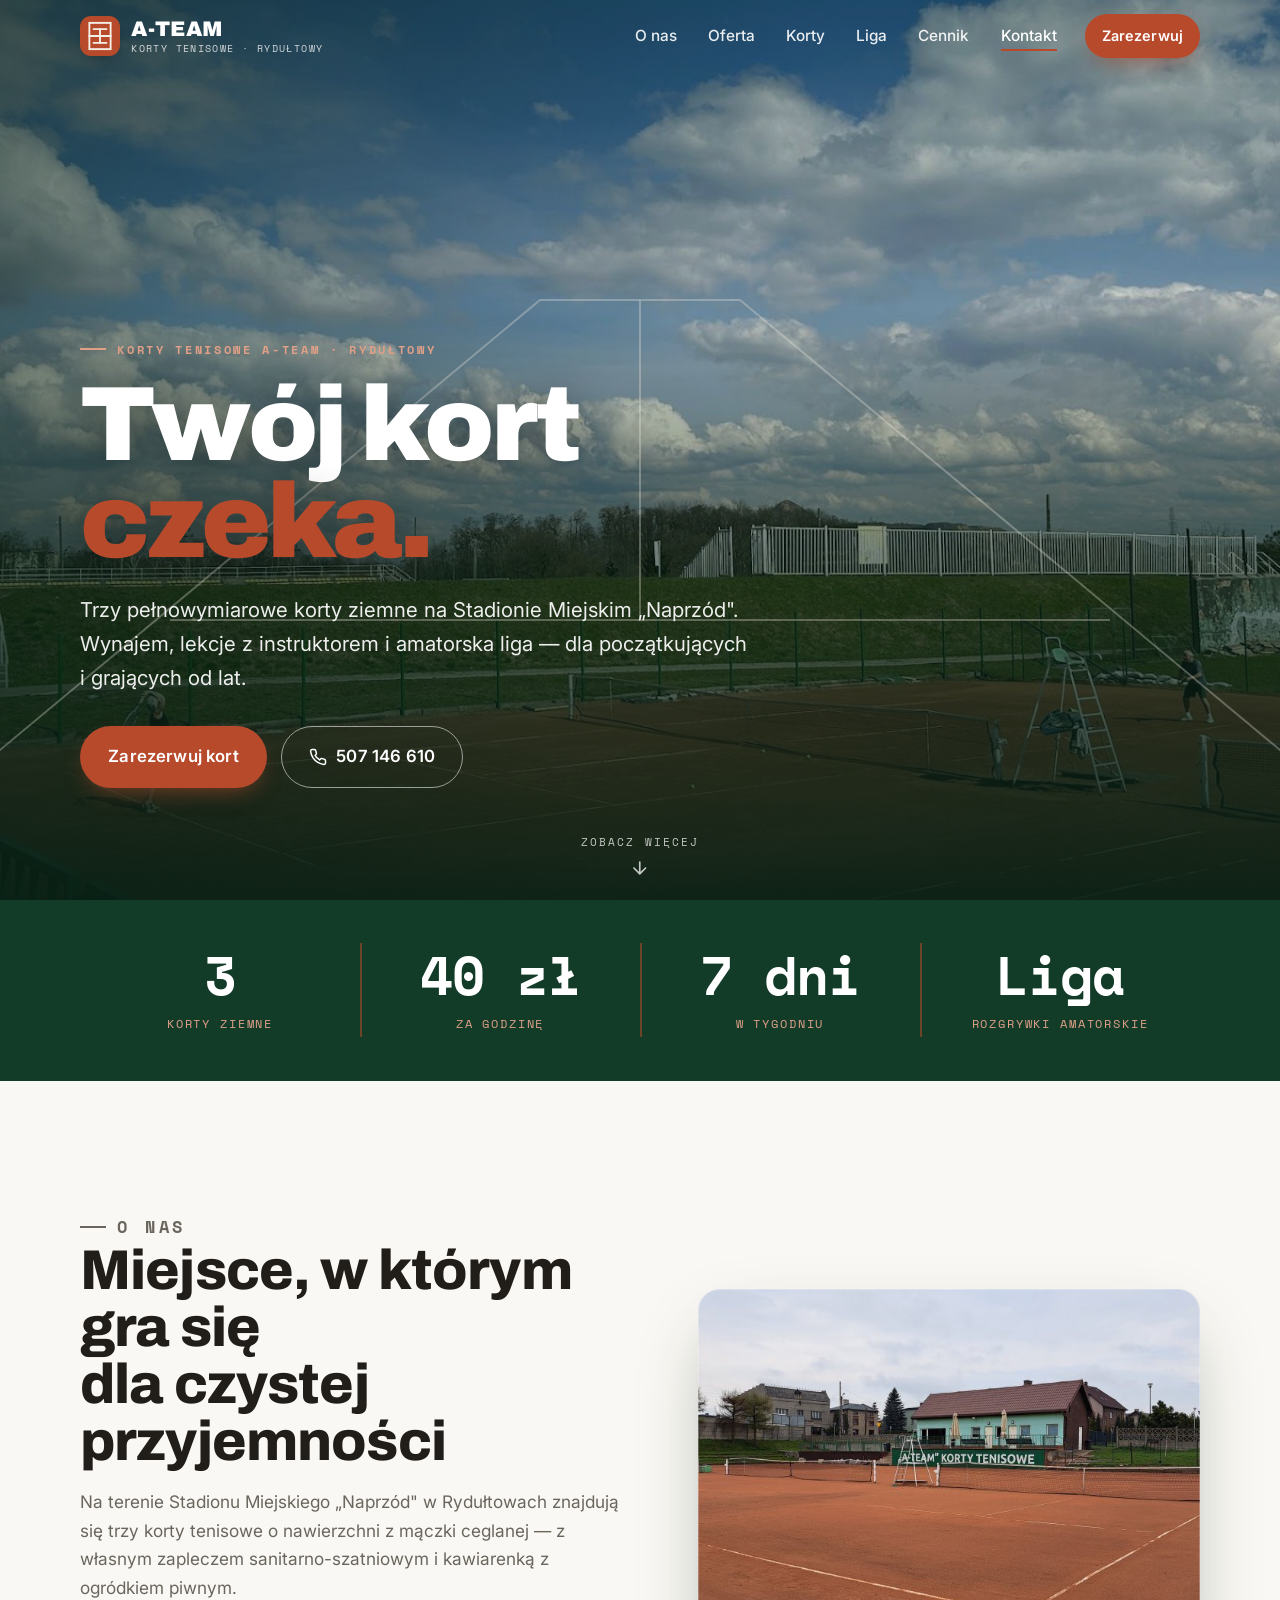
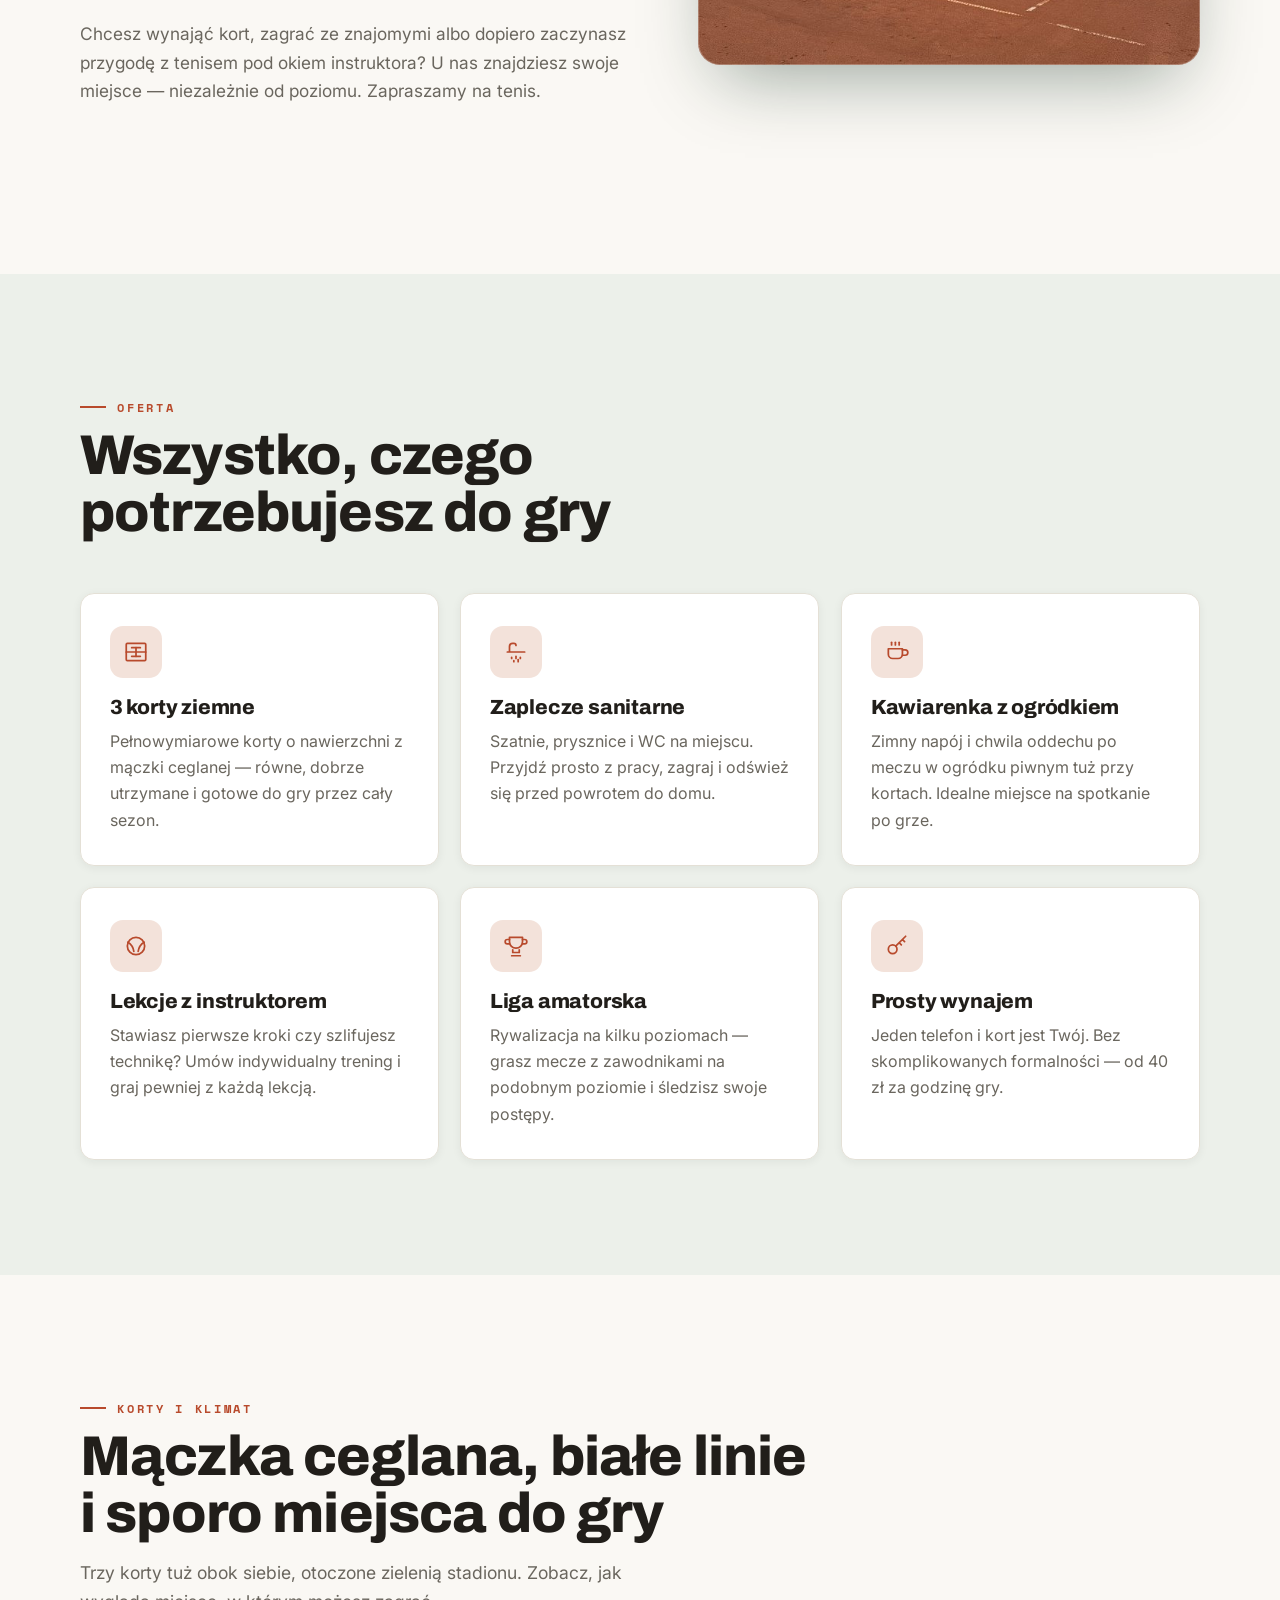
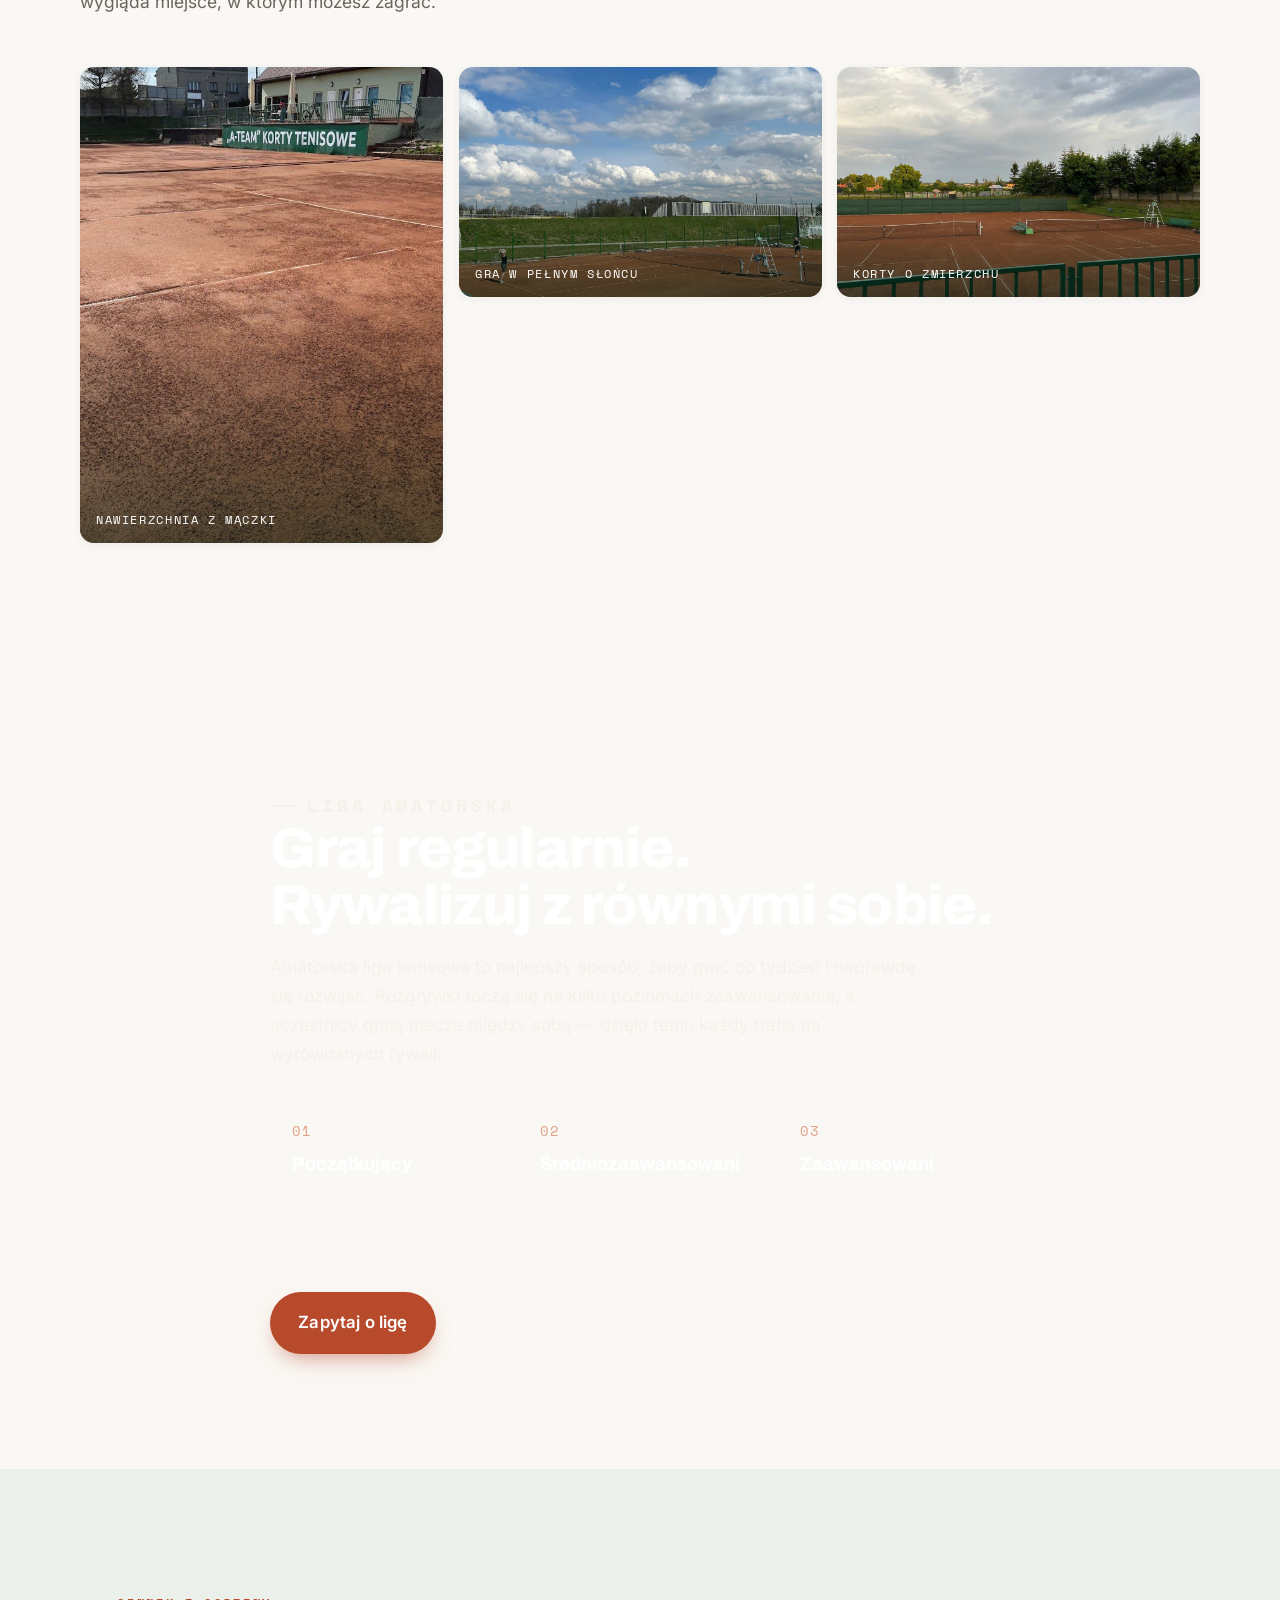
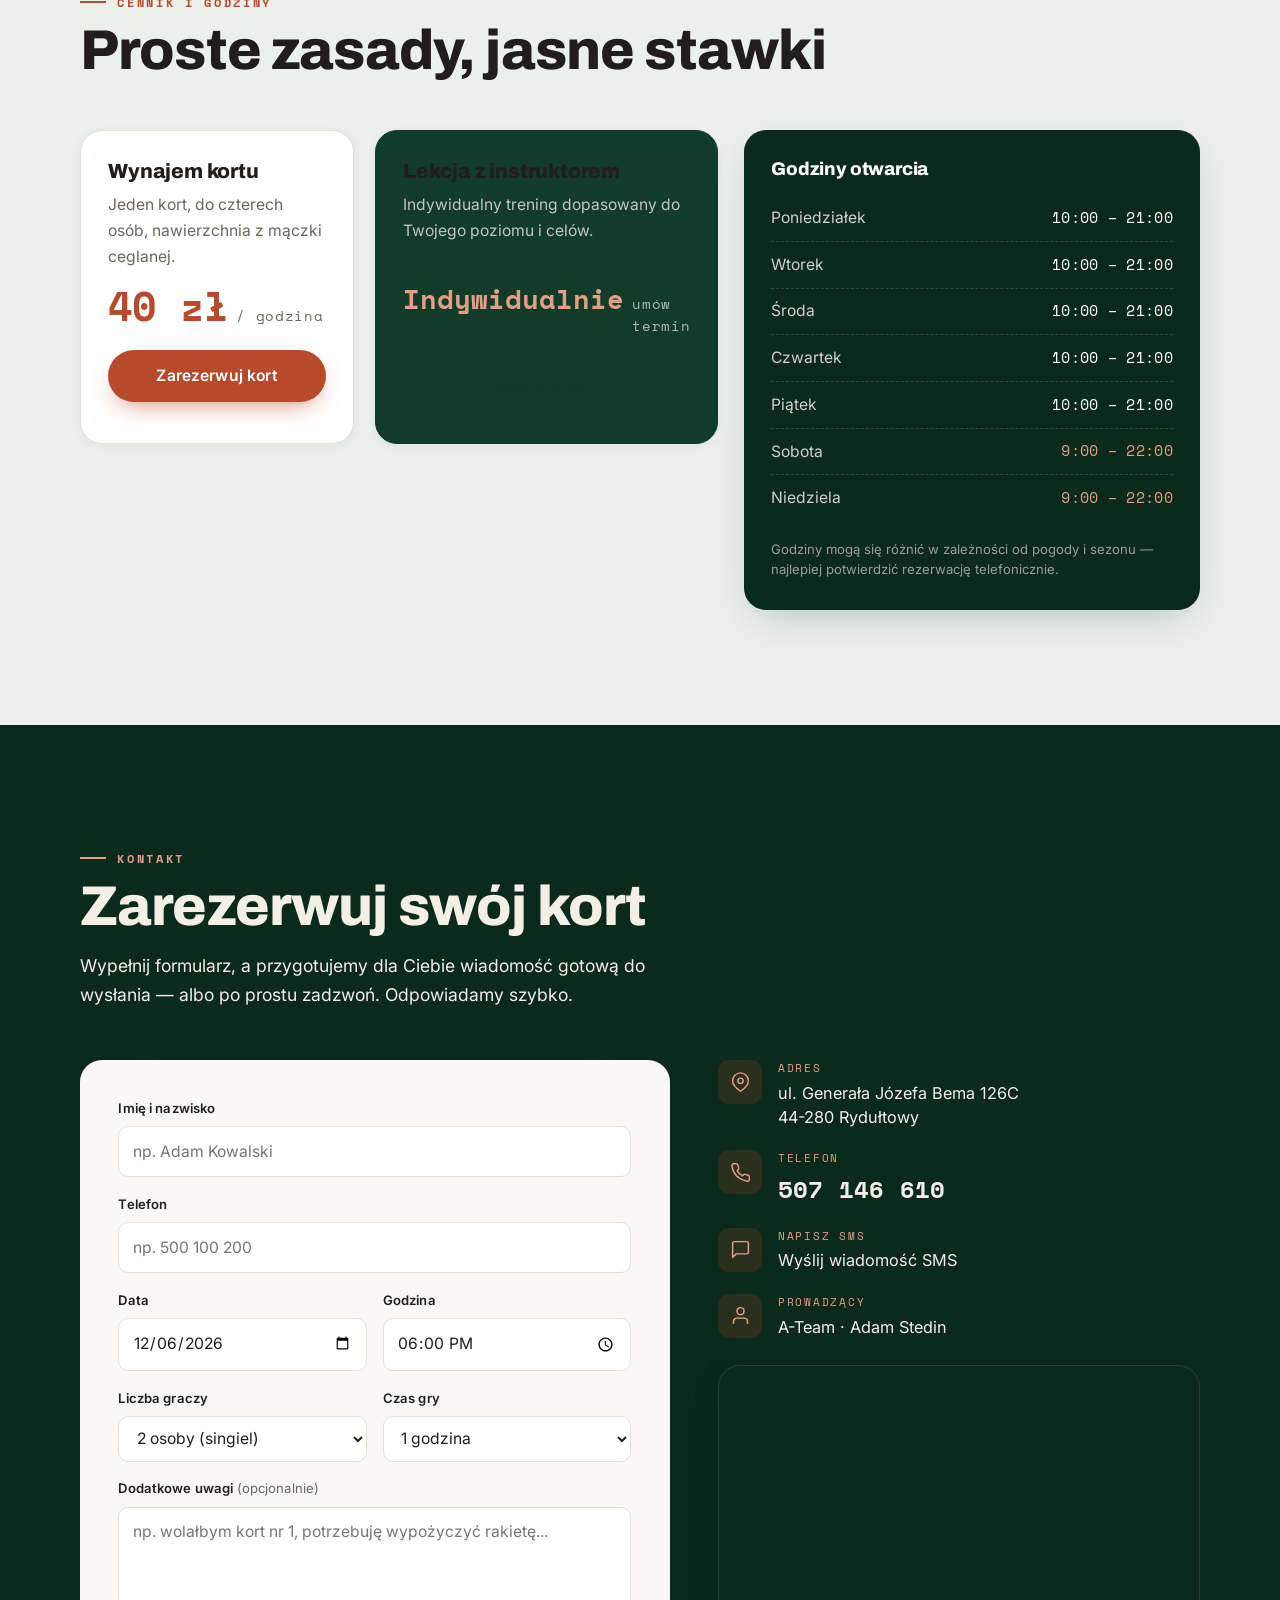
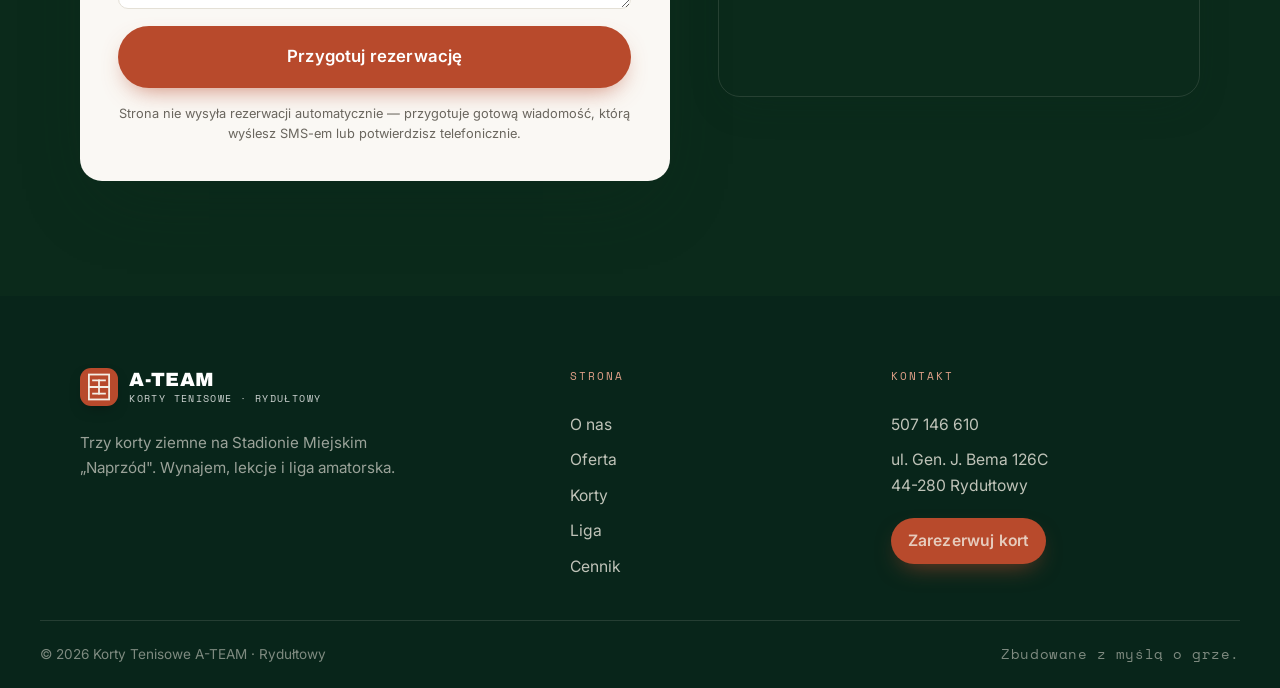
==== index.html @ 34826244 "first draft" ====
<!DOCTYPE html>
<html lang="pl">
<head>
  <meta charset="UTF-8" />
  <meta name="viewport" content="width=device-width, initial-scale=1.0" />
  <title>Korty Tenisowe A-TEAM Rydułtowy — korty ziemne, wynajem, lekcje, liga</title>
  <meta name="description" content="Trzy pełnowymiarowe korty ziemne na Stadionie Miejskim Naprzód w Rydułtowach. Wynajem kortu od 40 zł/h, lekcje z instruktorem i amatorska liga tenisowa. Zadzwoń: 507 146 610." />
  <meta name="theme-color" content="#123C28" />

  <!-- Open Graph -->
  <meta property="og:type" content="website" />
  <meta property="og:title" content="Korty Tenisowe A-TEAM Rydułtowy" />
  <meta property="og:description" content="Trzy korty ziemne, wynajem od 40 zł/h, lekcje i liga amatorska. Stadion Miejski Naprzód, Rydułtowy." />
  <meta property="og:image" content="images/og-image.jpg" />
  <meta property="og:locale" content="pl_PL" />

  <link rel="icon" href="favicon.svg" type="image/svg+xml" />

  <!-- Fonts -->
  <link rel="preconnect" href="https://fonts.googleapis.com" />
  <link rel="preconnect" href="https://fonts.gstatic.com" crossorigin />
  <link href="https://fonts.googleapis.com/css2?family=Archivo:wght@500;600;700;800;900&family=Inter:wght@400;500;600;700&family=Space+Mono:wght@400;700&display=swap" rel="stylesheet" />

  <link rel="stylesheet" href="css/styles.css" />
</head>
<body>
  <a class="skip-link" href="#tresc">Przejdź do treści</a>

  <!-- ============ HEADER / NAV ============ -->
  <header class="site-header" id="top">
    <div class="wrap nav">
      <a class="brand" href="#top" aria-label="A-TEAM Korty Tenisowe — strona główna">
        <svg class="brand__mark" viewBox="0 0 64 64" width="40" height="40" aria-hidden="true">
          <rect width="64" height="64" rx="13" fill="#B84A2C"/>
          <g fill="none" stroke="#F4EFE6" stroke-width="3" stroke-linecap="square">
            <rect x="15" y="11" width="34" height="42"/>
            <line x1="15" y1="32" x2="49" y2="32"/>
            <line x1="22" y1="21" x2="42" y2="21"/>
            <line x1="22" y1="43" x2="42" y2="43"/>
            <line x1="32" y1="21" x2="32" y2="43"/>
          </g>
        </svg>
        <span class="brand__text">
          <span class="brand__name">A-TEAM</span>
          <span class="brand__sub">Korty Tenisowe · Rydułtowy</span>
        </span>
      </a>

      <nav class="nav__links" id="menu" aria-label="Nawigacja główna">
        <a href="#o-nas">O nas</a>
        <a href="#oferta">Oferta</a>
        <a href="#korty">Korty</a>
        <a href="#liga">Liga</a>
        <a href="#cennik">Cennik</a>
        <a href="#kontakt">Kontakt</a>
        <a href="#rezerwacja" class="btn btn--sm btn--clay nav__cta">Zarezerwuj</a>
      </nav>

      <button class="nav__toggle" id="navToggle" aria-expanded="false" aria-controls="menu" aria-label="Otwórz menu">
        <span></span><span></span><span></span>
      </button>
    </div>
  </header>

  <main id="tresc">

    <!-- ============ HERO ============ -->
    <section class="hero" aria-labelledby="hero-title">
      <div class="hero__media">
        <img src="images/hero-players.jpg" alt="Dwóch tenisistów podczas gry na korcie ziemnym A-TEAM w słoneczny dzień" />
      </div>
      <div class="hero__scrim"></div>

      <!-- court-line signature overlay -->
      <svg class="hero__lines" viewBox="0 0 1440 900" preserveAspectRatio="xMidYMax slice" aria-hidden="true">
        <g fill="none" stroke="#F4EFE6" stroke-opacity="0.5" stroke-width="2">
          <path d="M -100 900 L 620 300" />
          <path d="M 1540 900 L 820 300" />
          <path d="M 620 300 L 820 300" />
          <path d="M 250 620 L 1190 620" />
          <path d="M 720 300 L 720 620" />
        </g>
      </svg>

      <div class="wrap hero__inner">
        <p class="eyebrow eyebrow--light reveal">Korty tenisowe A-TEAM · Rydułtowy</p>
        <h1 class="hero__title reveal" id="hero-title">Twój kort<br><span class="txt-clay">czeka.</span></h1>
        <p class="hero__lede reveal">Trzy pełnowymiarowe korty ziemne na Stadionie Miejskim „Naprzód". Wynajem, lekcje z instruktorem i amatorska liga — dla początkujących i grających od lat.</p>
        <div class="hero__cta reveal">
          <a href="#rezerwacja" class="btn btn--clay btn--lg">Zarezerwuj kort</a>
          <a href="tel:+48507146610" class="btn btn--ghost btn--lg">
            <svg viewBox="0 0 24 24" width="18" height="18" aria-hidden="true" fill="none" stroke="currentColor" stroke-width="2" stroke-linecap="round" stroke-linejoin="round"><path d="M22 16.92v3a2 2 0 0 1-2.18 2 19.79 19.79 0 0 1-8.63-3.07 19.5 19.5 0 0 1-6-6 19.79 19.79 0 0 1-3.07-8.67A2 2 0 0 1 4.11 2h3a2 2 0 0 1 2 1.72c.13.96.36 1.9.7 2.81a2 2 0 0 1-.45 2.11L8.09 9.91a16 16 0 0 0 6 6l1.27-1.27a2 2 0 0 1 2.11-.45c.9.34 1.85.57 2.81.7A2 2 0 0 1 22 16.92z"/></svg>
            507 146 610
          </a>
        </div>
      </div>

      <a href="#o-nas" class="hero__scroll" aria-label="Przewiń w dół">
        <span>Zobacz więcej</span>
        <svg viewBox="0 0 24 24" width="20" height="20" fill="none" stroke="currentColor" stroke-width="2" stroke-linecap="round" stroke-linejoin="round" aria-hidden="true"><path d="M12 5v14M19 12l-7 7-7-7"/></svg>
      </a>
    </section>

    <!-- ============ STAT STRIP (scoreboard) ============ -->
    <section class="stats" aria-label="Kluczowe informacje">
      <div class="wrap stats__grid">
        <div class="stat reveal">
          <span class="stat__num" data-count="3">3</span>
          <span class="stat__label">korty ziemne</span>
        </div>
        <div class="stat reveal">
          <span class="stat__num"><span data-count="40">40</span> zł</span>
          <span class="stat__label">za godzinę</span>
        </div>
        <div class="stat reveal">
          <span class="stat__num"><span data-count="7">7</span> dni</span>
          <span class="stat__label">w tygodniu</span>
        </div>
        <div class="stat reveal">
          <span class="stat__num">Liga</span>
          <span class="stat__label">rozgrywki amatorskie</span>
        </div>
      </div>
    </section>

    <!-- ============ O NAS ============ -->
    <section class="section" id="o-nas">
      <div class="wrap about">
        <div class="about__text">
          <p class="eyebrow reveal">O nas</p>
          <h2 class="reveal">Miejsce, w którym gra się<br>dla czystej przyjemności</h2>
          <p class="reveal">Na terenie Stadionu Miejskiego „Naprzód" w Rydułtowach znajdują się trzy korty tenisowe o nawierzchni z mączki ceglanej — z własnym zapleczem sanitarno-szatniowym i kawiarenką z ogródkiem piwnym.</p>
          <p class="reveal">Chcesz wynająć kort, zagrać ze znajomymi albo dopiero zaczynasz przygodę z tenisem pod okiem instruktora? U nas znajdziesz swoje miejsce — niezależnie od poziomu. Zapraszamy na tenis.</p>
          <p class="about__sign reveal">— Korty tenisowe A-Team, Adam Stedin</p>
        </div>
        <figure class="about__media reveal">
          <img src="images/court-banner.jpg" alt="Kort ziemny A-TEAM z zielonym banerem „A-TEAM Korty Tenisowe" i zabudowaniami w tle" loading="lazy" />
        </figure>
      </div>
    </section>

    <!-- ============ OFERTA ============ -->
    <section class="section section--tint" id="oferta">
      <div class="wrap">
        <header class="section__head">
          <p class="eyebrow reveal">Oferta</p>
          <h2 class="reveal">Wszystko, czego potrzebujesz do gry</h2>
        </header>

        <div class="cards">
          <article class="card reveal">
            <span class="card__ico" aria-hidden="true">
              <svg viewBox="0 0 24 24" fill="none" stroke="currentColor" stroke-width="1.6" stroke-linecap="round" stroke-linejoin="round"><rect x="3" y="4" width="18" height="16" rx="1"/><line x1="3" y1="12" x2="21" y2="12"/><line x1="8" y1="8" x2="16" y2="8"/><line x1="8" y1="16" x2="16" y2="16"/><line x1="12" y1="8" x2="12" y2="16"/></svg>
            </span>
            <h3>3 korty ziemne</h3>
            <p>Pełnowymiarowe korty o nawierzchni z mączki ceglanej — równe, dobrze utrzymane i gotowe do gry przez cały sezon.</p>
          </article>

          <article class="card reveal">
            <span class="card__ico" aria-hidden="true">
              <svg viewBox="0 0 24 24" fill="none" stroke="currentColor" stroke-width="1.6" stroke-linecap="round" stroke-linejoin="round"><path d="M4 12h16M6 12V7a3 3 0 0 1 3-3h1a2 2 0 0 1 2 2"/><line x1="8" y1="17" x2="8" y2="18"/><line x1="12" y1="16" x2="12" y2="18"/><line x1="16" y1="17" x2="16" y2="18"/><line x1="10" y1="20" x2="10" y2="21"/><line x1="14" y1="19" x2="14" y2="21"/></svg>
            </span>
            <h3>Zaplecze sanitarne</h3>
            <p>Szatnie, prysznice i WC na miejscu. Przyjdź prosto z pracy, zagraj i odśwież się przed powrotem do domu.</p>
          </article>

          <article class="card reveal">
            <span class="card__ico" aria-hidden="true">
              <svg viewBox="0 0 24 24" fill="none" stroke="currentColor" stroke-width="1.6" stroke-linecap="round" stroke-linejoin="round"><path d="M4 9h13v5a4 4 0 0 1-4 4H8a4 4 0 0 1-4-4V9z"/><path d="M17 10h2.5a2.5 2.5 0 0 1 0 5H17"/><line x1="7" y1="3" x2="7" y2="5.5"/><line x1="10.5" y1="3" x2="10.5" y2="5.5"/><line x1="14" y1="3" x2="14" y2="5.5"/></svg>
            </span>
            <h3>Kawiarenka z ogródkiem</h3>
            <p>Zimny napój i chwila oddechu po meczu w ogródku piwnym tuż przy kortach. Idealne miejsce na spotkanie po grze.</p>
          </article>

          <article class="card reveal">
            <span class="card__ico" aria-hidden="true">
              <svg viewBox="0 0 24 24" fill="none" stroke="currentColor" stroke-width="1.6" stroke-linecap="round" stroke-linejoin="round"><circle cx="12" cy="12" r="8"/><path d="M4.5 8.5c3 1.8 5 4.8 5.5 8.5M19.5 8.5c-3 1.8-5 4.8-5.5 8.5"/></svg>
            </span>
            <h3>Lekcje z instruktorem</h3>
            <p>Stawiasz pierwsze kroki czy szlifujesz technikę? Umów indywidualny trening i graj pewniej z każdą lekcją.</p>
          </article>

          <article class="card reveal">
            <span class="card__ico" aria-hidden="true">
              <svg viewBox="0 0 24 24" fill="none" stroke="currentColor" stroke-width="1.6" stroke-linecap="round" stroke-linejoin="round"><path d="M6 4h12v4a6 6 0 0 1-12 0V4z"/><path d="M6 6H4a2 2 0 0 0 0 4h2M18 6h2a2 2 0 0 1 0 4h-2"/><path d="M9 15.5V18h6v-2.5M8 21h8"/></svg>
            </span>
            <h3>Liga amatorska</h3>
            <p>Rywalizacja na kilku poziomach — grasz mecze z zawodnikami na podobnym poziomie i śledzisz swoje postępy.</p>
          </article>

          <article class="card reveal">
            <span class="card__ico" aria-hidden="true">
              <svg viewBox="0 0 24 24" fill="none" stroke="currentColor" stroke-width="1.6" stroke-linecap="round" stroke-linejoin="round"><circle cx="8" cy="15" r="4"/><path d="M10.8 12.2 20 3M17 6l2 2M14 9l2 2"/></svg>
            </span>
            <h3>Prosty wynajem</h3>
            <p>Jeden telefon i kort jest Twój. Bez skomplikowanych formalności — od 40 zł za godzinę gry.</p>
          </article>
        </div>
      </div>
    </section>

    <!-- ============ KORTY + GALERIA ============ -->
    <section class="section" id="korty">
      <div class="wrap">
        <header class="section__head">
          <p class="eyebrow reveal">Korty i klimat</p>
          <h2 class="reveal">Mączka ceglana, białe linie<br>i sporo miejsca do gry</h2>
          <p class="section__intro reveal">Trzy korty tuż obok siebie, otoczone zielenią stadionu. Zobacz, jak wygląda miejsce, w którym możesz zagrać.</p>
        </header>

        <div class="gallery" id="gallery">
          <button class="gallery__item gallery__item--tall reveal" data-full="images/court-clay.jpg" aria-label="Powiększ zdjęcie: nawierzchnia z mączki ceglanej">
            <img src="images/court-clay.jpg" alt="Zbliżenie na nawierzchnię kortu z mączki ceglanej z zielonym banerem klubu w tle" loading="lazy" />
            <span class="gallery__cap">Nawierzchnia z mączki</span>
          </button>
          <button class="gallery__item reveal" data-full="images/hero-players.jpg" aria-label="Powiększ zdjęcie: gra na korcie w słoneczny dzień">
            <img src="images/hero-players.jpg" alt="Tenisiści grający na korcie ziemnym pod błękitnym niebem" loading="lazy" />
            <span class="gallery__cap">Gra w pełnym słońcu</span>
          </button>
          <button class="gallery__item reveal" data-full="images/court-evening.jpg" aria-label="Powiększ zdjęcie: korty o zmierzchu">
            <img src="images/court-evening.jpg" alt="Puste korty ziemne A-TEAM o zachmurzonym wieczorze z zieloną osłoną i krzesełkiem sędziowskim" loading="lazy" />
            <span class="gallery__cap">Korty o zmierzchu</span>
          </button>
        </div>
      </div>
    </section>

    <!-- ============ LIGA ============ -->
    <section class="section league" id="liga">
      <div class="wrap league__inner">
        <div class="league__text">
          <p class="eyebrow eyebrow--light reveal">Liga amatorska</p>
          <h2 class="reveal">Graj regularnie.<br>Rywalizuj z równymi sobie.</h2>
          <p class="reveal">Amatorska liga tenisowa to najlepszy sposób, żeby grać co tydzień i naprawdę się rozwijać. Rozgrywki toczą się na kilku poziomach zaawansowania, a uczestnicy grają mecze między sobą — dzięki temu każdy trafia na wyrównanych rywali.</p>
          <div class="league__levels reveal">
            <div class="level"><span class="level__no">01</span><span class="level__name">Początkujący</span></div>
            <div class="level"><span class="level__no">02</span><span class="level__name">Średniozaawansowani</span></div>
            <div class="level"><span class="level__no">03</span><span class="level__name">Zaawansowani</span></div>
          </div>
          <p class="league__note reveal">Przykładowy podział poziomów — o aktualny sezon, zasady i zapisy zapytaj telefonicznie.</p>
          <div class="reveal">
            <a href="tel:+48507146610" class="btn btn--clay btn--lg">Zapytaj o ligę</a>
          </div>
        </div>
      </div>
    </section>

    <!-- ============ CENNIK + GODZINY ============ -->
    <section class="section section--tint" id="cennik">
      <div class="wrap">
        <header class="section__head">
          <p class="eyebrow reveal">Cennik i godziny</p>
          <h2 class="reveal">Proste zasady, jasne stawki</h2>
        </header>

        <div class="pricing">
          <div class="price-cards">
            <article class="price-card reveal">
              <div class="price-card__top">
                <h3>Wynajem kortu</h3>
                <p class="price-card__desc">Jeden kort, do czterech osób, nawierzchnia z mączki ceglanej.</p>
              </div>
              <p class="price-card__amount"><span>40 zł</span><small>/ godzina</small></p>
              <a href="#rezerwacja" class="btn btn--clay btn--block">Zarezerwuj kort</a>
            </article>

            <article class="price-card price-card--alt reveal">
              <div class="price-card__top">
                <h3>Lekcja z instruktorem</h3>
                <p class="price-card__desc">Indywidualny trening dopasowany do Twojego poziomu i celów.</p>
              </div>
              <p class="price-card__amount"><span>Indywidualnie</span><small>umów termin</small></p>
              <a href="tel:+48507146610" class="btn btn--ghost-dark btn--block">Zapytaj o cenę</a>
            </article>
          </div>

          <aside class="hours reveal" aria-label="Godziny otwarcia">
            <h3 class="hours__title">Godziny otwarcia</h3>
            <ul class="hours__list">
              <li><span class="hours__day">Poniedziałek</span><span class="hours__time">10:00 – 21:00</span></li>
              <li><span class="hours__day">Wtorek</span><span class="hours__time">10:00 – 21:00</span></li>
              <li><span class="hours__day">Środa</span><span class="hours__time">10:00 – 21:00</span></li>
              <li><span class="hours__day">Czwartek</span><span class="hours__time">10:00 – 21:00</span></li>
              <li><span class="hours__day">Piątek</span><span class="hours__time">10:00 – 21:00</span></li>
              <li class="is-weekend"><span class="hours__day">Sobota</span><span class="hours__time">9:00 – 22:00</span></li>
              <li class="is-weekend"><span class="hours__day">Niedziela</span><span class="hours__time">9:00 – 22:00</span></li>
            </ul>
            <p class="hours__note">Godziny mogą się różnić w zależności od pogody i sezonu — najlepiej potwierdzić rezerwację telefonicznie.</p>
          </aside>
        </div>
      </div>
    </section>

    <!-- ============ KONTAKT / REZERWACJA ============ -->
    <section class="section contact" id="kontakt">
      <div class="wrap">
        <header class="section__head section__head--light">
          <p class="eyebrow eyebrow--light reveal">Kontakt</p>
          <h2 class="reveal" id="rezerwacja">Zarezerwuj swój kort</h2>
          <p class="section__intro section__intro--light reveal">Wypełnij formularz, a przygotujemy dla Ciebie wiadomość gotową do wysłania — albo po prostu zadzwoń. Odpowiadamy szybko.</p>
        </header>

        <div class="contact__grid">
          <!-- FORM -->
          <div class="contact__form-wrap reveal">
            <form class="rez" id="rezForm" novalidate>
              <div class="field">
                <label for="rezName">Imię i nazwisko</label>
                <input type="text" id="rezName" name="name" autocomplete="name" placeholder="np. Adam Kowalski" required />
              </div>
              <div class="field">
                <label for="rezPhone">Telefon</label>
                <input type="tel" id="rezPhone" name="phone" autocomplete="tel" inputmode="tel" placeholder="np. 500 100 200" required />
              </div>
              <div class="field-row">
                <div class="field">
                  <label for="rezDate">Data</label>
                  <input type="date" id="rezDate" name="date" required />
                </div>
                <div class="field">
                  <label for="rezTime">Godzina</label>
                  <input type="time" id="rezTime" name="time" value="18:00" step="1800" required />
                </div>
              </div>
              <div class="field-row">
                <div class="field">
                  <label for="rezPeople">Liczba graczy</label>
                  <select id="rezPeople" name="people">
                    <option value="2">2 osoby (singiel)</option>
                    <option value="4">4 osoby (debel)</option>
                    <option value="lekcja">Lekcja z instruktorem</option>
                  </select>
                </div>
                <div class="field">
                  <label for="rezDur">Czas gry</label>
                  <select id="rezDur" name="duration">
                    <option value="1 godz.">1 godzina</option>
                    <option value="1,5 godz.">1,5 godziny</option>
                    <option value="2 godz.">2 godziny</option>
                  </select>
                </div>
              </div>
              <div class="field">
                <label for="rezMsg">Dodatkowe uwagi <span class="opt">(opcjonalnie)</span></label>
                <textarea id="rezMsg" name="message" rows="3" placeholder="np. wolałbym kort nr 1, potrzebuję wypożyczyć rakietę..."></textarea>
              </div>
              <button type="submit" class="btn btn--clay btn--lg btn--block">Przygotuj rezerwację</button>
              <p class="rez__hint">Strona nie wysyła rezerwacji automatycznie — przygotuje gotową wiadomość, którą wyślesz SMS-em lub potwierdzisz telefonicznie.</p>
            </form>

            <!-- success panel -->
            <div class="rez-done" id="rezDone" hidden>
              <div class="rez-done__badge" aria-hidden="true">
                <svg viewBox="0 0 24 24" width="30" height="30" fill="none" stroke="currentColor" stroke-width="2.4" stroke-linecap="round" stroke-linejoin="round"><path d="M20 6 9 17l-5-5"/></svg>
              </div>
              <h3>Gotowe — jeszcze tylko potwierdzenie</h3>
              <p>Tak wygląda Twoja rezerwacja. Wyślij ją SMS-em albo zadzwoń, żeby ją potwierdzić:</p>
              <pre class="rez-done__summary" id="rezSummary"></pre>
              <div class="rez-done__actions">
                <a href="#" class="btn btn--clay" id="rezSms">Wyślij SMS-em</a>
                <a href="tel:+48507146610" class="btn btn--ghost-dark">Zadzwoń</a>
                <button type="button" class="btn btn--link" id="rezCopy">Kopiuj treść</button>
              </div>
              <button type="button" class="rez-done__again" id="rezAgain">← Wróć do formularza</button>
            </div>
          </div>

          <!-- DETAILS + MAP -->
          <div class="contact__info reveal">
            <ul class="contact__list">
              <li>
                <span class="contact__ico" aria-hidden="true">
                  <svg viewBox="0 0 24 24" fill="none" stroke="currentColor" stroke-width="1.7" stroke-linecap="round" stroke-linejoin="round"><path d="M21 10c0 6-9 12-9 12s-9-6-9-12a9 9 0 0 1 18 0z"/><circle cx="12" cy="10" r="3"/></svg>
                </span>
                <div>
                  <span class="contact__k">Adres</span>
                  <a class="contact__v" href="https://www.google.com/maps/search/?api=1&query=Genera%C5%82a+J%C3%B3zefa+Bema+126C%2C+44-280+Rydu%C5%82towy" target="_blank" rel="noopener">ul. Generała Józefa Bema 126C<br>44-280 Rydułtowy</a>
                </div>
              </li>
              <li>
                <span class="contact__ico" aria-hidden="true">
                  <svg viewBox="0 0 24 24" fill="none" stroke="currentColor" stroke-width="1.7" stroke-linecap="round" stroke-linejoin="round"><path d="M22 16.92v3a2 2 0 0 1-2.18 2 19.79 19.79 0 0 1-8.63-3.07 19.5 19.5 0 0 1-6-6 19.79 19.79 0 0 1-3.07-8.67A2 2 0 0 1 4.11 2h3a2 2 0 0 1 2 1.72c.13.96.36 1.9.7 2.81a2 2 0 0 1-.45 2.11L8.09 9.91a16 16 0 0 0 6 6l1.27-1.27a2 2 0 0 1 2.11-.45c.9.34 1.85.57 2.81.7A2 2 0 0 1 22 16.92z"/></svg>
                </span>
                <div>
                  <span class="contact__k">Telefon</span>
                  <a class="contact__v contact__v--big" href="tel:+48507146610">507 146 610</a>
                </div>
              </li>
              <li>
                <span class="contact__ico" aria-hidden="true">
                  <svg viewBox="0 0 24 24" fill="none" stroke="currentColor" stroke-width="1.7" stroke-linecap="round" stroke-linejoin="round"><path d="M21 15a2 2 0 0 1-2 2H7l-4 4V5a2 2 0 0 1 2-2h14a2 2 0 0 1 2 2z"/></svg>
                </span>
                <div>
                  <span class="contact__k">Napisz SMS</span>
                  <a class="contact__v" href="sms:+48507146610">Wyślij wiadomość SMS</a>
                </div>
              </li>
              <li>
                <span class="contact__ico" aria-hidden="true">
                  <svg viewBox="0 0 24 24" fill="none" stroke="currentColor" stroke-width="1.7" stroke-linecap="round" stroke-linejoin="round"><path d="M20 21v-2a4 4 0 0 0-4-4H8a4 4 0 0 0-4 4v2"/><circle cx="12" cy="7" r="4"/></svg>
                </span>
                <div>
                  <span class="contact__k">Prowadzący</span>
                  <span class="contact__v">A-Team · Adam Stedin</span>
                </div>
              </li>
            </ul>

            <div class="contact__map">
              <iframe
                title="Mapa dojazdu do kortów A-TEAM w Rydułtowach"
                src="https://maps.google.com/maps?q=Genera%C5%82a%20J%C3%B3zefa%20Bema%20126C%2C%2044-280%20Rydu%C5%82towy&t=&z=15&ie=UTF8&iwloc=&output=embed"
                loading="lazy"
                referrerpolicy="no-referrer-when-downgrade"></iframe>
            </div>
          </div>
        </div>
      </div>
    </section>
  </main>

  <!-- ============ FOOTER ============ -->
  <footer class="site-footer">
    <div class="wrap footer__grid">
      <div class="footer__brand">
        <a class="brand brand--footer" href="#top" aria-label="A-TEAM Korty Tenisowe">
          <svg class="brand__mark" viewBox="0 0 64 64" width="38" height="38" aria-hidden="true">
            <rect width="64" height="64" rx="13" fill="#B84A2C"/>
            <g fill="none" stroke="#F4EFE6" stroke-width="3" stroke-linecap="square">
              <rect x="15" y="11" width="34" height="42"/>
              <line x1="15" y1="32" x2="49" y2="32"/>
              <line x1="22" y1="21" x2="42" y2="21"/>
              <line x1="22" y1="43" x2="42" y2="43"/>
              <line x1="32" y1="21" x2="32" y2="43"/>
            </g>
          </svg>
          <span class="brand__text">
            <span class="brand__name">A-TEAM</span>
            <span class="brand__sub">Korty Tenisowe · Rydułtowy</span>
          </span>
        </a>
        <p class="footer__tag">Trzy korty ziemne na Stadionie Miejskim „Naprzód". Wynajem, lekcje i liga amatorska.</p>
      </div>

      <nav class="footer__nav" aria-label="Nawigacja w stopce">
        <span class="footer__h">Strona</span>
        <a href="#o-nas">O nas</a>
        <a href="#oferta">Oferta</a>
        <a href="#korty">Korty</a>
        <a href="#liga">Liga</a>
        <a href="#cennik">Cennik</a>
      </nav>

      <div class="footer__contact">
        <span class="footer__h">Kontakt</span>
        <a href="tel:+48507146610">507 146 610</a>
        <a href="https://www.google.com/maps/search/?api=1&query=Genera%C5%82a+J%C3%B3zefa+Bema+126C%2C+44-280+Rydu%C5%82towy" target="_blank" rel="noopener">ul. Gen. J. Bema 126C<br>44-280 Rydułtowy</a>
        <a href="#rezerwacja" class="btn btn--sm btn--clay footer__cta">Zarezerwuj kort</a>
      </div>
    </div>
    <div class="wrap footer__bottom">
      <p>© <span id="year">2026</span> Korty Tenisowe A-TEAM · Rydułtowy</p>
      <p class="footer__made">Zbudowane z myślą o grze.</p>
    </div>
  </footer>

  <!-- ============ LIGHTBOX ============ -->
  <div class="lightbox" id="lightbox" hidden>
    <button class="lightbox__close" id="lbClose" aria-label="Zamknij podgląd">
      <svg viewBox="0 0 24 24" width="26" height="26" fill="none" stroke="currentColor" stroke-width="2" stroke-linecap="round"><path d="M18 6 6 18M6 6l12 12"/></svg>
    </button>
    <button class="lightbox__nav lightbox__nav--prev" id="lbPrev" aria-label="Poprzednie zdjęcie">
      <svg viewBox="0 0 24 24" width="30" height="30" fill="none" stroke="currentColor" stroke-width="2" stroke-linecap="round" stroke-linejoin="round"><path d="M15 18 9 12l6-6"/></svg>
    </button>
    <figure class="lightbox__figure">
      <img id="lbImg" src="" alt="" />
    </figure>
    <button class="lightbox__nav lightbox__nav--next" id="lbNext" aria-label="Następne zdjęcie">
      <svg viewBox="0 0 24 24" width="30" height="30" fill="none" stroke="currentColor" stroke-width="2" stroke-linecap="round" stroke-linejoin="round"><path d="m9 18 6-6-6-6"/></svg>
    </button>
  </div>

  <script src="js/main.js"></script>
</body>
</html>
---- css/styles.css ----
/* =====================================================================
   A-TEAM Korty Tenisowe — styles
   Palette: deep bottle green (brand) + brick clay (action) + court chalk
   Type: Archivo (display) · Inter (body) · Space Mono (data/labels)
   Signature: white court-line geometry as structural motif
   ===================================================================== */

:root{
  --clay:        #B84A2C;
  --clay-deep:   #8F3820;
  --clay-soft:   #E0A088;
  --clay-wash:   #F3E2DA;

  --green:       #123C28;
  --green-2:     #1B5138;
  --green-3:     #0B2A1B;

  --paper:       #FAF8F4;
  --tint:        #ECF0EA;   /* pale green-grey band (keeps identity green, not cream) */
  --ink:         #211E1A;
  --ink-2:       #6A665E;
  --line:        #E4E0D6;
  --white:       #FFFFFF;
  --chalk:       #F4EFE6;

  --font-display: 'Archivo', system-ui, sans-serif;
  --font-body:    'Inter', system-ui, sans-serif;
  --font-mono:    'Space Mono', ui-monospace, monospace;

  --maxw: 1200px;
  --pad: clamp(1.15rem, 4vw, 2.5rem);
  --radius: 14px;
  --radius-lg: 22px;
  --nav-h: 72px;

  --shadow-sm: 0 2px 10px rgba(11,42,27,.06);
  --shadow-md: 0 14px 40px -14px rgba(11,42,27,.28);
  --shadow-lg: 0 30px 70px -22px rgba(11,42,27,.42);
  --ease: cubic-bezier(.22,.61,.36,1);
}

/* ---------- reset ---------- */
*,*::before,*::after{ box-sizing:border-box; margin:0; padding:0; }
html{ scroll-behavior:smooth; -webkit-text-size-adjust:100%; }
body{
  font-family:var(--font-body);
  color:var(--ink);
  background:var(--paper);
  line-height:1.65;
  font-size:1.02rem;
  -webkit-font-smoothing:antialiased;
  text-rendering:optimizeLegibility;
  overflow-x:hidden;
}
img{ display:block; max-width:100%; height:auto; }
a{ color:inherit; text-decoration:none; }
button{ font:inherit; color:inherit; cursor:pointer; background:none; border:none; }
ul{ list-style:none; }
:focus-visible{ outline:3px solid var(--clay); outline-offset:3px; border-radius:4px; }
section{ scroll-margin-top:var(--nav-h); }

.skip-link{
  position:absolute; left:16px; top:-60px; z-index:200;
  background:var(--green); color:#fff; padding:.7rem 1.1rem; border-radius:8px;
  font-weight:600; transition:top .2s;
}
.skip-link:focus{ top:12px; }

/* ---------- layout ---------- */
.wrap{ width:100%; max-width:var(--maxw); margin-inline:auto; padding-inline:var(--pad); }
.section{ padding:clamp(4.5rem, 9vw, 8rem) 0; position:relative; }
.section--tint{ background:var(--tint); }

.section__head{ max-width:760px; margin-bottom:clamp(2.2rem,4vw,3.4rem); }
.section__head h2{ margin-top:.6rem; }
.section__intro{ margin-top:1rem; color:var(--ink-2); font-size:1.1rem; max-width:56ch; }
.section__head--light h2, .section__head--light .section__intro{ color:var(--chalk); }
.section__intro--light{ color:rgba(244,239,230,.8); }

/* ---------- typography helpers ---------- */
h1,h2,h3{ font-family:var(--font-display); font-weight:800; line-height:1.02; letter-spacing:-.015em; color:var(--ink); }
h2{ font-size:clamp(2rem, 1.1rem + 3.4vw, 3.5rem); }
h3{ font-size:1.28rem; letter-spacing:-.01em; }

.eyebrow{
  display:inline-flex; align-items:center; gap:.7rem;
  font-family:var(--font-mono); font-weight:700;
  font-size:.76rem; letter-spacing:.22em; text-transform:uppercase;
  color:var(--clay);
}
.eyebrow::before{
  content:""; width:26px; height:2px; background:currentColor; display:inline-block;
}
.eyebrow--light{ color:var(--clay-soft); }

.txt-clay{ color:var(--clay); }

/* ---------- buttons ---------- */
.btn{
  --bg:var(--clay); --fg:#fff; --bd:transparent;
  display:inline-flex; align-items:center; justify-content:center; gap:.55rem;
  background:var(--bg); color:var(--fg); border:1.5px solid var(--bd);
  font-weight:600; font-size:.98rem; letter-spacing:.01em;
  padding:.78rem 1.35rem; border-radius:999px;
  transition:transform .25s var(--ease), box-shadow .25s var(--ease), background .2s, color .2s, border-color .2s;
  white-space:nowrap;
}
.btn svg{ flex:none; }
.btn--clay{ --bg:var(--clay); --fg:#fff; box-shadow:0 10px 24px -10px rgba(184,74,44,.7); }
.btn--clay:hover{ background:var(--clay-deep); transform:translateY(-2px); box-shadow:0 16px 30px -12px rgba(143,56,32,.8); }
.btn--ghost{ --bg:transparent; --fg:#fff; --bd:rgba(255,255,255,.55); }
.btn--ghost:hover{ background:rgba(255,255,255,.12); border-color:#fff; transform:translateY(-2px); }
.btn--ghost-dark{ --bg:transparent; --fg:var(--green); --bd:rgba(18,60,40,.35); }
.btn--ghost-dark:hover{ background:var(--green); color:#fff; border-color:var(--green); transform:translateY(-2px); }
.btn--link{ --bg:transparent; --fg:var(--green); padding:.78rem .6rem; text-decoration:underline; text-underline-offset:4px; text-decoration-thickness:1.5px; }
.btn--link:hover{ color:var(--clay); }
.btn--lg{ padding:1rem 1.7rem; font-size:1.05rem; }
.btn--sm{ padding:.55rem 1rem; font-size:.9rem; }
.btn--block{ display:flex; width:100%; }

/* =====================================================================
   HEADER / NAV
   ===================================================================== */
.site-header{
  position:fixed; inset:0 0 auto 0; z-index:100;
  transition:background .35s var(--ease), box-shadow .35s var(--ease), backdrop-filter .35s;
}
.site-header.scrolled{
  background:rgba(11,42,27,.94);
  backdrop-filter:saturate(140%) blur(8px);
  box-shadow:0 8px 30px -14px rgba(0,0,0,.5);
}
.nav{ display:flex; align-items:center; justify-content:space-between; height:var(--nav-h); }

.brand{ display:inline-flex; align-items:center; gap:.7rem; color:#fff; }
.brand__mark{ border-radius:11px; box-shadow:0 6px 16px -8px rgba(0,0,0,.55); flex:none; }
.brand__text{ display:flex; flex-direction:column; line-height:1; }
.brand__name{ font-family:var(--font-display); font-weight:900; font-size:1.32rem; letter-spacing:.02em; }
.brand__sub{ font-family:var(--font-mono); font-size:.62rem; letter-spacing:.14em; text-transform:uppercase; opacity:.8; margin-top:.28rem; }

.nav__links{ display:flex; align-items:center; gap:.35rem; }
.nav__links > a:not(.btn){
  color:rgba(255,255,255,.9); font-weight:500; font-size:.96rem;
  padding:.5rem .8rem; border-radius:8px; position:relative;
  transition:color .2s, background .2s;
}
.nav__links > a:not(.btn)::after{
  content:""; position:absolute; left:.8rem; right:.8rem; bottom:.34rem; height:2px;
  background:var(--clay); transform:scaleX(0); transform-origin:left; transition:transform .28s var(--ease);
}
.nav__links > a:not(.btn):hover{ color:#fff; }
.nav__links > a:not(.btn):hover::after,
.nav__links > a.active::after{ transform:scaleX(1); }
.nav__links > a.active{ color:#fff; }
.nav__cta{ margin-left:.6rem; }

.nav__toggle{ display:none; width:44px; height:44px; border-radius:10px; position:relative; }
.nav__toggle span{
  position:absolute; left:11px; right:11px; height:2.4px; background:#fff; border-radius:2px;
  transition:transform .3s var(--ease), opacity .2s;
}
.nav__toggle span:nth-child(1){ top:15px; }
.nav__toggle span:nth-child(2){ top:21px; }
.nav__toggle span:nth-child(3){ top:27px; }
.nav__toggle[aria-expanded="true"] span:nth-child(1){ top:21px; transform:rotate(45deg); }
.nav__toggle[aria-expanded="true"] span:nth-child(2){ opacity:0; }
.nav__toggle[aria-expanded="true"] span:nth-child(3){ top:21px; transform:rotate(-45deg); }

/* =====================================================================
   HERO
   ===================================================================== */
.hero{ position:relative; min-height:100svh; display:flex; align-items:flex-end; color:#fff; overflow:hidden; }
.hero__media{ position:absolute; inset:0; z-index:-2; }
.hero__media img{ width:100%; height:100%; object-fit:cover; object-position:center 42%; }
.hero__scrim{
  position:absolute; inset:0; z-index:-1;
  background:
    linear-gradient(to top, rgba(9,32,21,.96) 0%, rgba(9,32,21,.62) 34%, rgba(9,32,21,.15) 66%, rgba(9,32,21,.42) 100%),
    linear-gradient(105deg, rgba(9,32,21,.5) 0%, rgba(9,32,21,0) 55%);
}
.hero__lines{ position:absolute; inset:0; z-index:-1; width:100%; height:100%; opacity:.6; }

.hero__inner{ padding-top:calc(var(--nav-h) + 2rem); padding-bottom:clamp(4.5rem, 9vw, 7rem); }
.hero__title{
  font-size:clamp(3rem, 1.5rem + 8vw, 6.6rem);
  font-weight:900; line-height:.92; letter-spacing:-.03em; color:#fff;
  margin:1.1rem 0 1.4rem;
  text-shadow:0 6px 40px rgba(0,0,0,.35);
}
.hero__lede{ max-width:52ch; font-size:clamp(1.05rem,.9rem + .6vw,1.28rem); color:rgba(255,255,255,.92); }
.hero__cta{ display:flex; flex-wrap:wrap; gap:.9rem; margin-top:2rem; }

.hero__scroll{
  position:absolute; left:50%; bottom:1.4rem; transform:translateX(-50%);
  display:inline-flex; flex-direction:column; align-items:center; gap:.4rem;
  font-family:var(--font-mono); font-size:.66rem; letter-spacing:.2em; text-transform:uppercase;
  color:rgba(255,255,255,.75);
}
.hero__scroll svg{ animation:bob 1.9s var(--ease) infinite; }
@keyframes bob{ 0%,100%{ transform:translateY(0);} 50%{ transform:translateY(6px);} }

/* =====================================================================
   STATS (scoreboard shelf)
   ===================================================================== */
.stats{ background:var(--green); color:var(--chalk); }
.stats__grid{ display:grid; grid-template-columns:repeat(4,1fr); }
.stat{
  padding:clamp(2rem,4vw,3rem) 1.2rem; text-align:center; position:relative;
}
.stat + .stat::before{
  content:""; position:absolute; left:0; top:24%; bottom:24%; width:2px;
  background:linear-gradient(var(--clay),var(--clay)); opacity:.55;
}
.stat__num{
  display:block; font-family:var(--font-mono); font-weight:700;
  font-size:clamp(2.1rem,1rem + 4vw,3.4rem); line-height:1; color:#fff; letter-spacing:-.02em;
}
.stat__num small, .stat__num > span{ font-family:inherit; }
.stat__label{
  display:block; margin-top:.7rem; font-family:var(--font-mono);
  font-size:.72rem; letter-spacing:.16em; text-transform:uppercase; color:var(--clay-soft);
}

/* =====================================================================
   O NAS
   ===================================================================== */
.about{ display:grid; grid-template-columns:1.05fr .95fr; gap:clamp(2rem,5vw,4.5rem); align-items:center; }
.about__text p{ color:var(--ink-2); margin-top:1.1rem; font-size:1.08rem; }
.about__text h2{ color:var(--ink); }
.about__sign{ font-family:var(--font-mono); font-size:.9rem; color:var(--green-2)!important; margin-top:1.6rem!important; }
.about__media{
  position:relative; border-radius:var(--radius-lg); overflow:hidden; box-shadow:var(--shadow-lg);
  aspect-ratio:4/3;
}
.about__media img{ width:100%; height:100%; object-fit:cover; }
.about__media::after{
  content:""; position:absolute; inset:0; border-radius:inherit;
  box-shadow:inset 0 0 0 1px rgba(255,255,255,.25);
  pointer-events:none;
}

/* =====================================================================
   OFERTA (cards)
   ===================================================================== */
.cards{ display:grid; grid-template-columns:repeat(3,1fr); gap:1.3rem; }
.card{
  background:var(--white); border:1px solid var(--line); border-radius:var(--radius);
  padding:2rem 1.8rem; box-shadow:var(--shadow-sm);
  transition:transform .3s var(--ease), box-shadow .3s var(--ease), border-color .3s;
}
.card:hover{ transform:translateY(-6px); box-shadow:var(--shadow-md); border-color:var(--clay-soft); }
.card__ico{
  display:inline-flex; align-items:center; justify-content:center;
  width:52px; height:52px; border-radius:13px;
  background:var(--clay-wash); color:var(--clay); margin-bottom:1.2rem;
}
.card__ico svg{ width:26px; height:26px; }
.card h3{ color:var(--ink); }
.card p{ margin-top:.6rem; color:var(--ink-2); font-size:1rem; }

/* =====================================================================
   GALERIA
   ===================================================================== */
.gallery{ display:grid; grid-template-columns:1fr 1fr 1fr; grid-auto-rows:230px; gap:1rem; }
.gallery__item{
  position:relative; overflow:hidden; border-radius:var(--radius);
  box-shadow:var(--shadow-sm); display:block; height:100%;
}
.gallery__item--tall{ grid-row:span 2; }
.gallery__item img{ width:100%; height:100%; object-fit:cover; transition:transform .6s var(--ease); }
.gallery__item:hover img{ transform:scale(1.06); }
.gallery__item::after{
  content:""; position:absolute; inset:0;
  background:linear-gradient(to top, rgba(9,32,21,.7), rgba(9,32,21,0) 55%);
  opacity:.85; transition:opacity .3s;
}
.gallery__item:hover::after{ opacity:1; }
.gallery__cap{
  position:absolute; left:1rem; bottom:.9rem; z-index:2; color:#fff;
  font-family:var(--font-mono); font-size:.72rem; letter-spacing:.14em; text-transform:uppercase;
}

/* =====================================================================
   LIGA (photographic dark section)
   ===================================================================== */
.league{
  background:linear-gradient(rgba(9,32,21,.86), rgba(9,32,21,.94)), url("../images/court-evening.jpg") center/cover no-repeat;
  background-attachment:fixed;
  color:var(--chalk);
}
.league__inner{ max-width:820px; }
.league__text h2{ color:#fff; }
.league__text p{ color:rgba(244,239,230,.82); margin-top:1.1rem; font-size:1.1rem; max-width:60ch; }
.league__levels{ display:flex; flex-wrap:wrap; gap:1rem; margin:2rem 0 1rem; }
.level{
  flex:1 1 180px; border:1px solid rgba(244,239,230,.2); border-radius:var(--radius);
  padding:1.2rem 1.3rem; background:rgba(255,255,255,.04); backdrop-filter:blur(2px);
  transition:border-color .3s, background .3s, transform .3s var(--ease);
}
.level:hover{ border-color:var(--clay); background:rgba(184,74,44,.12); transform:translateY(-4px); }
.level__no{ display:block; font-family:var(--font-mono); font-size:.85rem; color:var(--clay-soft); letter-spacing:.1em; }
.level__name{ display:block; font-family:var(--font-display); font-weight:700; font-size:1.15rem; margin-top:.4rem; color:#fff; }
.league__note{ font-size:.9rem!important; color:rgba(244,239,230,.6)!important; margin:.4rem 0 1.8rem!important; }

/* =====================================================================
   CENNIK + GODZINY
   ===================================================================== */
.pricing{ display:grid; grid-template-columns:1.4fr 1fr; gap:1.6rem; align-items:start; }
.price-cards{ display:grid; grid-template-columns:1fr 1fr; gap:1.3rem; }
.price-card{
  background:var(--white); border:1px solid var(--line); border-radius:var(--radius-lg);
  padding:1.9rem 1.7rem; display:flex; flex-direction:column; box-shadow:var(--shadow-sm);
}
.price-card--alt{ background:var(--green); border-color:var(--green); color:var(--chalk); }
.price-card--alt h3{ color:#fff; }
.price-card__top{ min-height:118px; }
.price-card h3{ color:var(--ink); }
.price-card__desc{ margin-top:.6rem; color:var(--ink-2); font-size:.98rem; }
.price-card--alt .price-card__desc{ color:rgba(244,239,230,.78); }
.price-card__amount{ display:flex; align-items:baseline; gap:.5rem; margin:.4rem 0 1.4rem; font-family:var(--font-mono); }
.price-card__amount span{ font-size:2.5rem; font-weight:700; line-height:1; color:var(--clay); }
.price-card--alt .price-card__amount span{ color:var(--clay-soft); font-size:1.7rem; }
.price-card__amount small{ font-size:.85rem; color:var(--ink-2); letter-spacing:.05em; }
.price-card--alt .price-card__amount small{ color:rgba(244,239,230,.7); }

.hours{
  background:var(--green-3); color:var(--chalk); border-radius:var(--radius-lg);
  padding:1.9rem 1.7rem; box-shadow:var(--shadow-md);
}
.hours__title{ color:#fff; font-size:1.15rem; margin-bottom:1rem; }
.hours__list li{
  display:flex; justify-content:space-between; align-items:center; gap:1rem;
  padding:.62rem 0; border-bottom:1px dashed rgba(244,239,230,.16);
  font-size:.98rem;
}
.hours__list li:last-child{ border-bottom:none; }
.hours__day{ color:rgba(244,239,230,.85); }
.hours__time{ font-family:var(--font-mono); color:#fff; font-size:.92rem; letter-spacing:.02em; }
.hours__list .is-weekend .hours__time{ color:var(--clay-soft); }
.hours__note{ margin-top:1.1rem; font-size:.82rem; color:rgba(244,239,230,.6); line-height:1.55; }

/* =====================================================================
   KONTAKT
   ===================================================================== */
.contact{ background:var(--green-3); color:var(--chalk); }
.contact__grid{ display:grid; grid-template-columns:1.1fr .9fr; gap:clamp(1.6rem,4vw,3rem); align-items:start; }

.contact__form-wrap{
  background:var(--paper); color:var(--ink); border-radius:var(--radius-lg);
  padding:clamp(1.6rem,3vw,2.4rem); box-shadow:var(--shadow-lg);
}
.rez{ display:flex; flex-direction:column; gap:1.05rem; }
.field{ display:flex; flex-direction:column; gap:.4rem; }
.field-row{ display:grid; grid-template-columns:1fr 1fr; gap:1rem; }
.field label{ font-size:.82rem; font-weight:600; color:var(--ink); letter-spacing:.01em; }
.field .opt{ color:var(--ink-2); font-weight:400; }
.field input, .field select, .field textarea{
  font:inherit; font-size:.98rem; color:var(--ink);
  background:var(--white); border:1.5px solid var(--line); border-radius:10px;
  padding:.72rem .85rem; transition:border-color .2s, box-shadow .2s;
  width:100%;
}
.field textarea{ resize:vertical; min-height:76px; }
.field input:focus, .field select:focus, .field textarea:focus{
  outline:none; border-color:var(--clay); box-shadow:0 0 0 3px rgba(184,74,44,.16);
}
.field input.invalid, .field select.invalid{ border-color:#c0392b; box-shadow:0 0 0 3px rgba(192,57,43,.14); }
.rez__hint{ font-size:.8rem; color:var(--ink-2); text-align:center; line-height:1.5; }

/* success panel */
.rez-done{ text-align:center; }
.rez-done__badge{
  width:64px; height:64px; border-radius:50%; background:var(--clay-wash); color:var(--clay);
  display:inline-flex; align-items:center; justify-content:center; margin-bottom:1rem;
}
.rez-done h3{ color:var(--ink); }
.rez-done > p{ color:var(--ink-2); margin:.6rem 0 1.2rem; }
.rez-done__summary{
  text-align:left; font-family:var(--font-mono); font-size:.86rem; line-height:1.75;
  background:var(--tint); border:1px dashed var(--line); border-radius:12px;
  padding:1.1rem 1.2rem; white-space:pre-wrap; color:var(--ink); margin-bottom:1.3rem;
}
.rez-done__actions{ display:flex; flex-wrap:wrap; gap:.7rem; justify-content:center; }
.rez-done__again{
  margin-top:1.2rem; font-family:var(--font-mono); font-size:.82rem; color:var(--ink-2);
  letter-spacing:.04em;
}
.rez-done__again:hover{ color:var(--clay); }

/* contact info + map */
.contact__list{ display:flex; flex-direction:column; gap:1.3rem; margin-bottom:1.6rem; }
.contact__list li{ display:flex; gap:1rem; align-items:flex-start; }
.contact__ico{
  flex:none; width:44px; height:44px; border-radius:11px;
  background:rgba(184,74,44,.18); color:var(--clay-soft);
  display:inline-flex; align-items:center; justify-content:center;
}
.contact__ico svg{ width:21px; height:21px; }
.contact__k{ display:block; font-family:var(--font-mono); font-size:.68rem; letter-spacing:.16em; text-transform:uppercase; color:var(--clay-soft); margin-bottom:.25rem; }
.contact__v{ display:block; color:var(--chalk); font-size:1.02rem; line-height:1.45; }
a.contact__v:hover{ color:#fff; text-decoration:underline; text-underline-offset:3px; }
.contact__v--big{ font-family:var(--font-mono); font-weight:700; font-size:1.5rem; letter-spacing:.01em; }

.contact__map{
  border-radius:var(--radius-lg); overflow:hidden; box-shadow:var(--shadow-md);
  border:1px solid rgba(244,239,230,.12); aspect-ratio:16/11;
}
.contact__map iframe{ width:100%; height:100%; border:0; filter:saturate(.9); }

/* =====================================================================
   FOOTER
   ===================================================================== */
.site-footer{ background:#08251A; color:rgba(244,239,230,.78); padding-top:clamp(3rem,6vw,4.5rem); }
.footer__grid{ display:grid; grid-template-columns:1.6fr 1fr 1.1fr; gap:2.5rem; padding-bottom:2.5rem; }
.brand--footer .brand__name{ font-size:1.2rem; }
.footer__tag{ margin-top:1rem; font-size:.95rem; max-width:34ch; color:rgba(244,239,230,.62); }
.footer__h{ display:block; font-family:var(--font-mono); font-size:.68rem; letter-spacing:.18em; text-transform:uppercase; color:var(--clay-soft); margin-bottom:1rem; }
.footer__nav, .footer__contact{ display:flex; flex-direction:column; gap:.6rem; align-items:flex-start; }
.footer__nav a, .footer__contact a{ color:rgba(244,239,230,.78); font-size:.98rem; transition:color .2s; }
.footer__nav a:hover, .footer__contact a:hover{ color:#fff; }
.footer__cta{ margin-top:.6rem; }
.footer__bottom{
  display:flex; justify-content:space-between; align-items:center; gap:1rem; flex-wrap:wrap;
  border-top:1px solid rgba(244,239,230,.12); padding:1.4rem 0;
  font-size:.85rem; color:rgba(244,239,230,.5);
}
.footer__made{ font-family:var(--font-mono); letter-spacing:.04em; }

/* =====================================================================
   LIGHTBOX
   ===================================================================== */
.lightbox{
  position:fixed; inset:0; z-index:300; display:flex; align-items:center; justify-content:center;
  background:rgba(6,20,13,.92); backdrop-filter:blur(6px); padding:clamp(1rem,4vw,3rem);
  opacity:0; animation:fadeIn .25s var(--ease) forwards;
}
.lightbox[hidden]{ display:none; }
.lightbox__figure{ max-width:min(1100px,92vw); max-height:86vh; }
.lightbox__figure img{ max-width:100%; max-height:86vh; border-radius:10px; box-shadow:0 30px 80px -20px rgba(0,0,0,.7); object-fit:contain; }
.lightbox__close, .lightbox__nav{
  position:absolute; color:#fff; width:52px; height:52px; border-radius:50%;
  background:rgba(255,255,255,.1); display:inline-flex; align-items:center; justify-content:center;
  transition:background .2s, transform .2s;
}
.lightbox__close:hover, .lightbox__nav:hover{ background:rgba(255,255,255,.22); }
.lightbox__close{ top:clamp(1rem,3vw,2rem); right:clamp(1rem,3vw,2rem); }
.lightbox__nav{ top:50%; transform:translateY(-50%); }
.lightbox__nav:hover{ transform:translateY(-50%) scale(1.08); }
.lightbox__nav--prev{ left:clamp(.5rem,3vw,2rem); }
.lightbox__nav--next{ right:clamp(.5rem,3vw,2rem); }

@keyframes fadeIn{ from{opacity:0} to{opacity:1} }

/* =====================================================================
   REVEAL ANIMATIONS
   ===================================================================== */
.reveal{ opacity:0; transform:translateY(22px); transition:opacity .8s var(--ease), transform .8s var(--ease); will-change:opacity,transform; }
.reveal.in{ opacity:1; transform:none; }

.cards .card:nth-child(2){ transition-delay:.08s; }
.cards .card:nth-child(3){ transition-delay:.16s; }
.cards .card:nth-child(4){ transition-delay:.06s; }
.cards .card:nth-child(5){ transition-delay:.14s; }
.cards .card:nth-child(6){ transition-delay:.22s; }
.stats .stat:nth-child(2){ transition-delay:.08s; }
.stats .stat:nth-child(3){ transition-delay:.16s; }
.stats .stat:nth-child(4){ transition-delay:.24s; }
.gallery__item:nth-child(2){ transition-delay:.1s; }
.gallery__item:nth-child(3){ transition-delay:.2s; }
.league__levels .level:nth-child(2){ transition-delay:.1s; }
.league__levels .level:nth-child(3){ transition-delay:.2s; }
.hero .reveal:nth-child(2){ transition-delay:.1s; }
.hero .reveal:nth-child(3){ transition-delay:.22s; }
.hero .reveal:nth-child(4){ transition-delay:.34s; }

/* =====================================================================
   RESPONSIVE
   ===================================================================== */
@media (max-width:1000px){
  .about{ grid-template-columns:1fr; }
  .about__media{ order:-1; }
  .pricing{ grid-template-columns:1fr; }
  .contact__grid{ grid-template-columns:1fr; }
  .footer__grid{ grid-template-columns:1fr 1fr; }
  .footer__brand{ grid-column:1 / -1; }
}

@media (max-width:820px){
  :root{ --nav-h:64px; }
  .nav__toggle{ display:block; }
  .nav__links{
    position:absolute; top:var(--nav-h); left:0; right:0;
    flex-direction:column; align-items:stretch; gap:.2rem;
    background:rgba(11,42,27,.98); backdrop-filter:blur(10px);
    padding:1rem var(--pad) 1.6rem;
    box-shadow:0 20px 40px -14px rgba(0,0,0,.5);
    transform:translateY(-12px); opacity:0; pointer-events:none;
    transition:transform .3s var(--ease), opacity .3s var(--ease);
    max-height:calc(100svh - var(--nav-h)); overflow:auto;
  }
  .nav__links.open{ transform:none; opacity:1; pointer-events:auto; }
  .nav__links > a:not(.btn){ padding:.85rem .6rem; font-size:1.05rem; border-bottom:1px solid rgba(255,255,255,.08); }
  .nav__links > a:not(.btn)::after{ display:none; }
  .nav__cta{ margin:.7rem 0 0; }

  .stats__grid{ grid-template-columns:1fr 1fr; }
  .stat:nth-child(3)::before, .stat:nth-child(3)::after{ }
  .stat + .stat::before{ top:20%; bottom:20%; }
  .stat:nth-child(3)::before{ display:none; }

  .cards{ grid-template-columns:1fr 1fr; }
  .gallery{ grid-template-columns:1fr 1fr; grid-auto-rows:180px; }
  .price-cards{ grid-template-columns:1fr; }
}

@media (max-width:560px){
  body{ font-size:.99rem; }
  .stats__grid{ grid-template-columns:1fr 1fr; }
  .cards{ grid-template-columns:1fr; }
  .gallery{ grid-template-columns:1fr; grid-auto-rows:220px; }
  .gallery__item--tall{ grid-row:span 1; }
  .field-row{ grid-template-columns:1fr; }
  .footer__grid{ grid-template-columns:1fr; }
  .hero__cta .btn{ flex:1 1 100%; }
  .league{ background-attachment:scroll; }
  .brand__sub{ display:none; }
}

/* reduce motion */
@media (prefers-reduced-motion:reduce){
  html{ scroll-behavior:auto; }
  *,*::before,*::after{ animation-duration:.001ms!important; animation-iteration-count:1!important; transition-duration:.001ms!important; }
  .reveal{ opacity:1; transform:none; }
  .league{ background-attachment:scroll; }
}
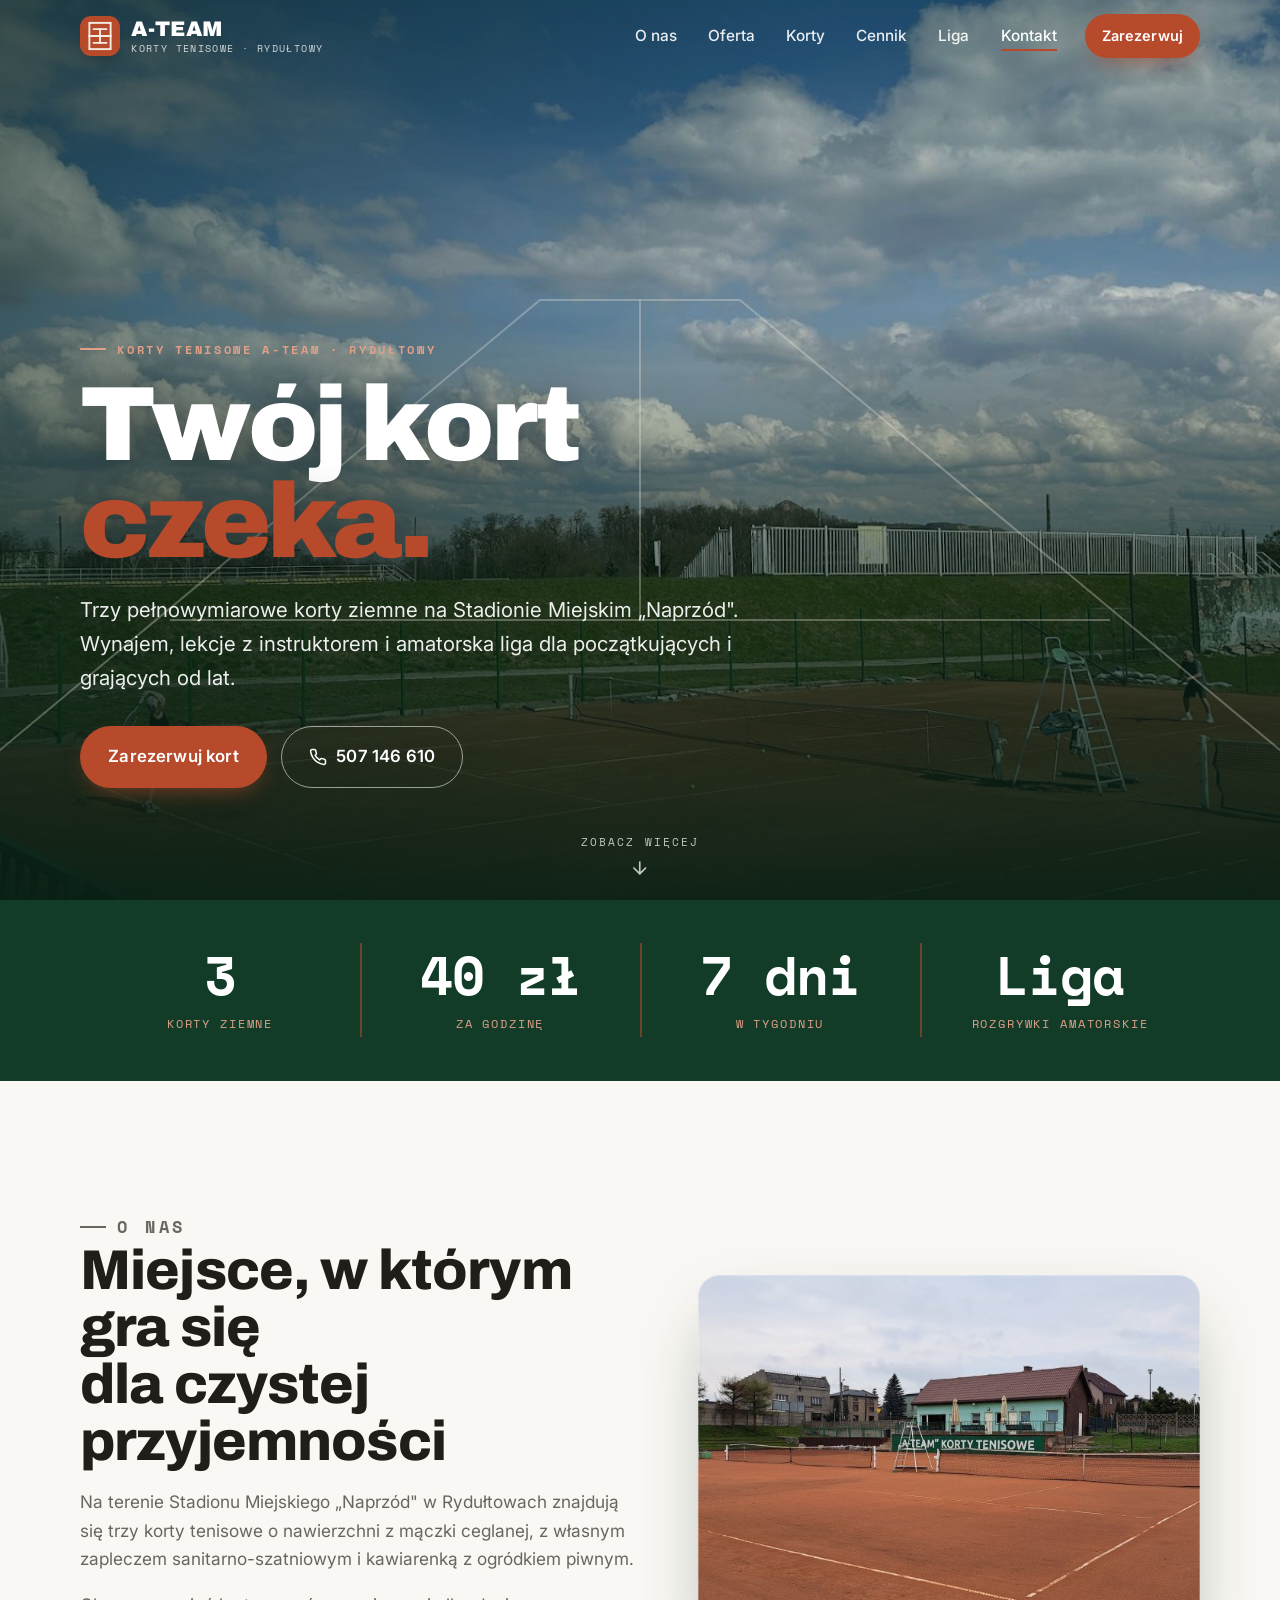
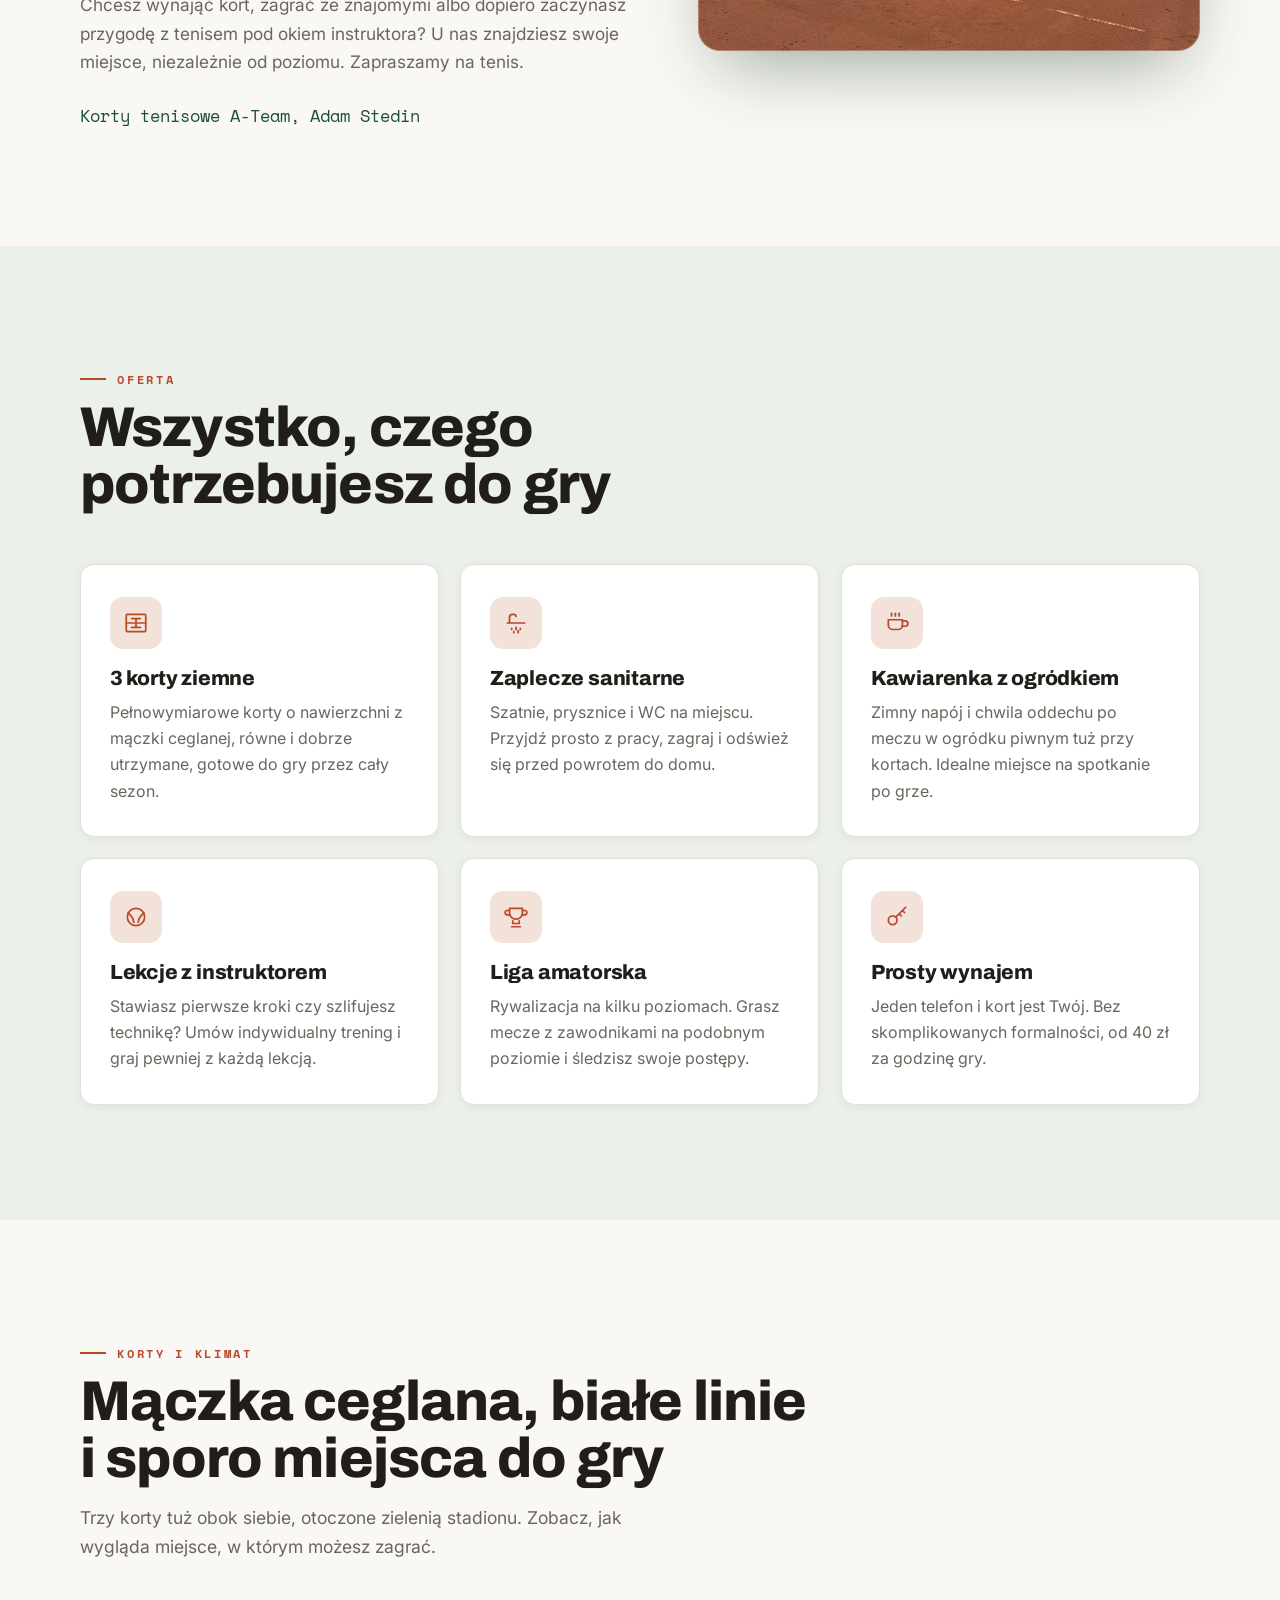
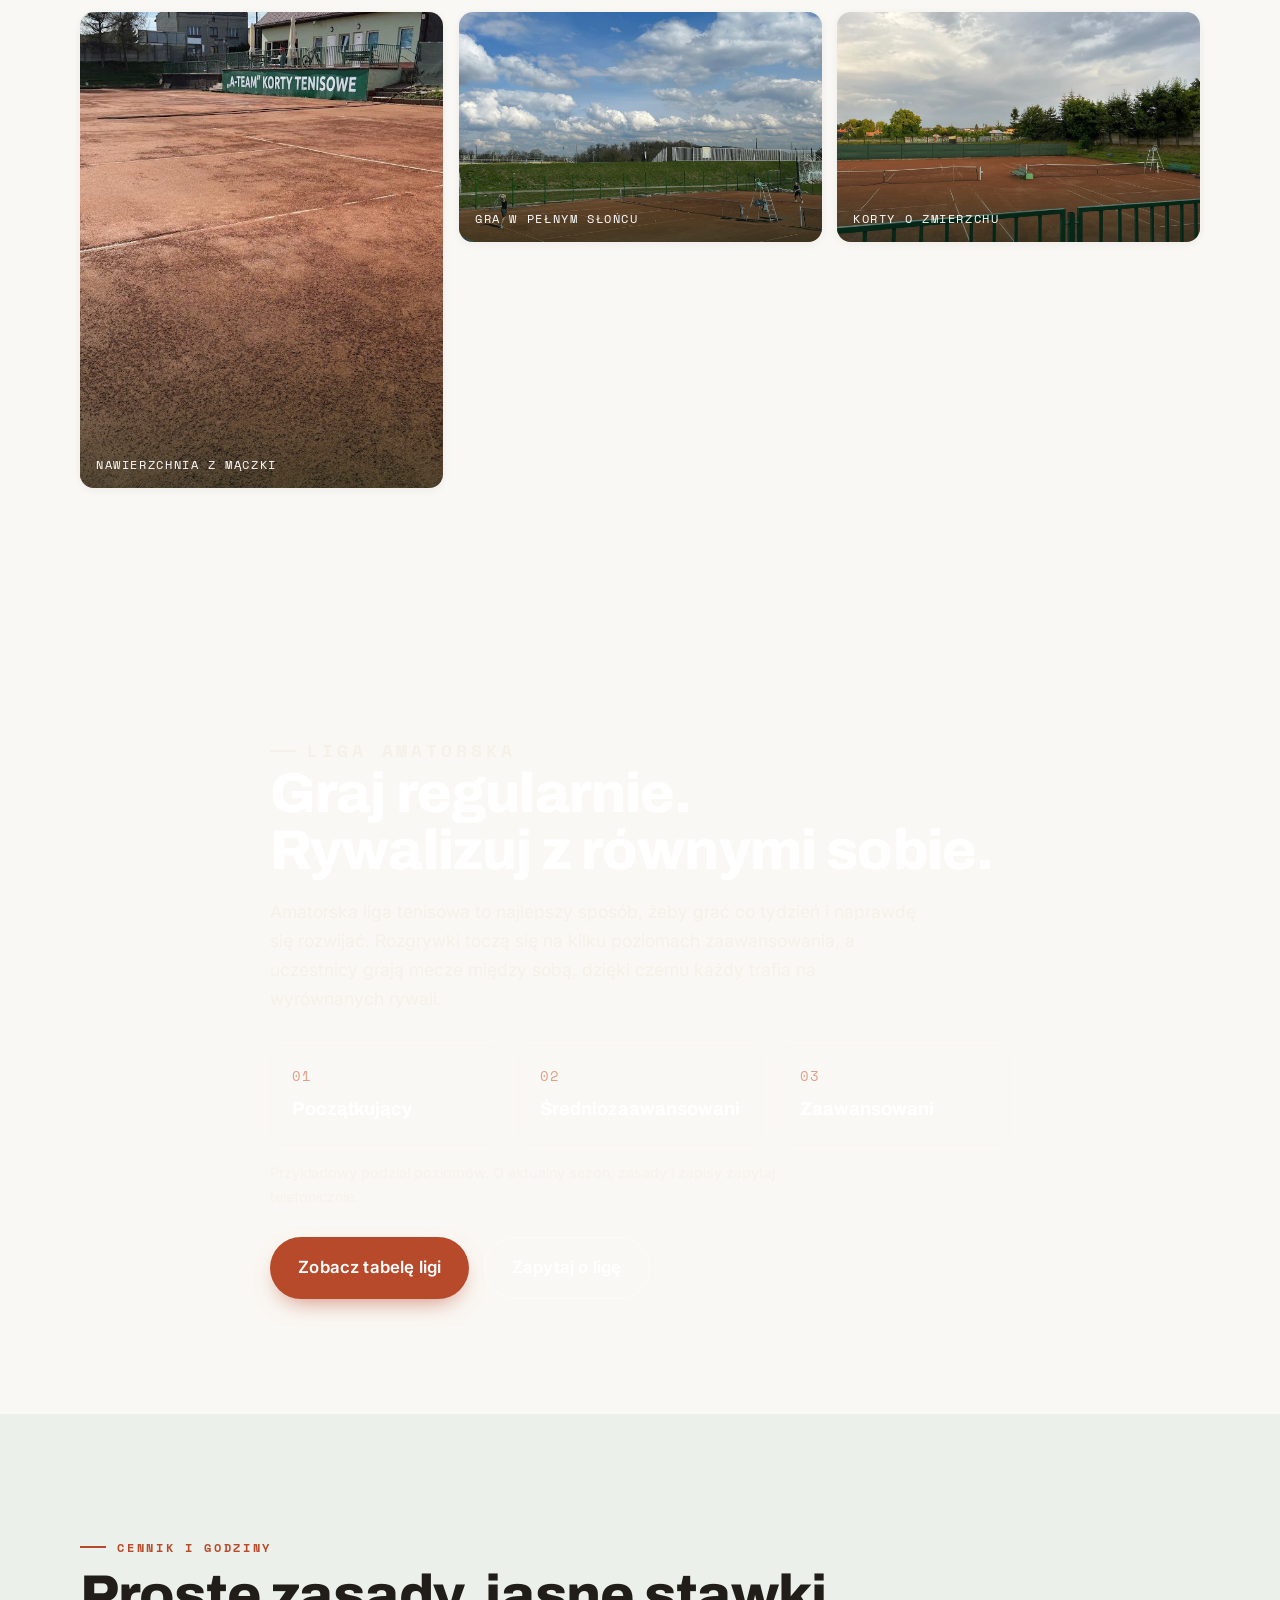
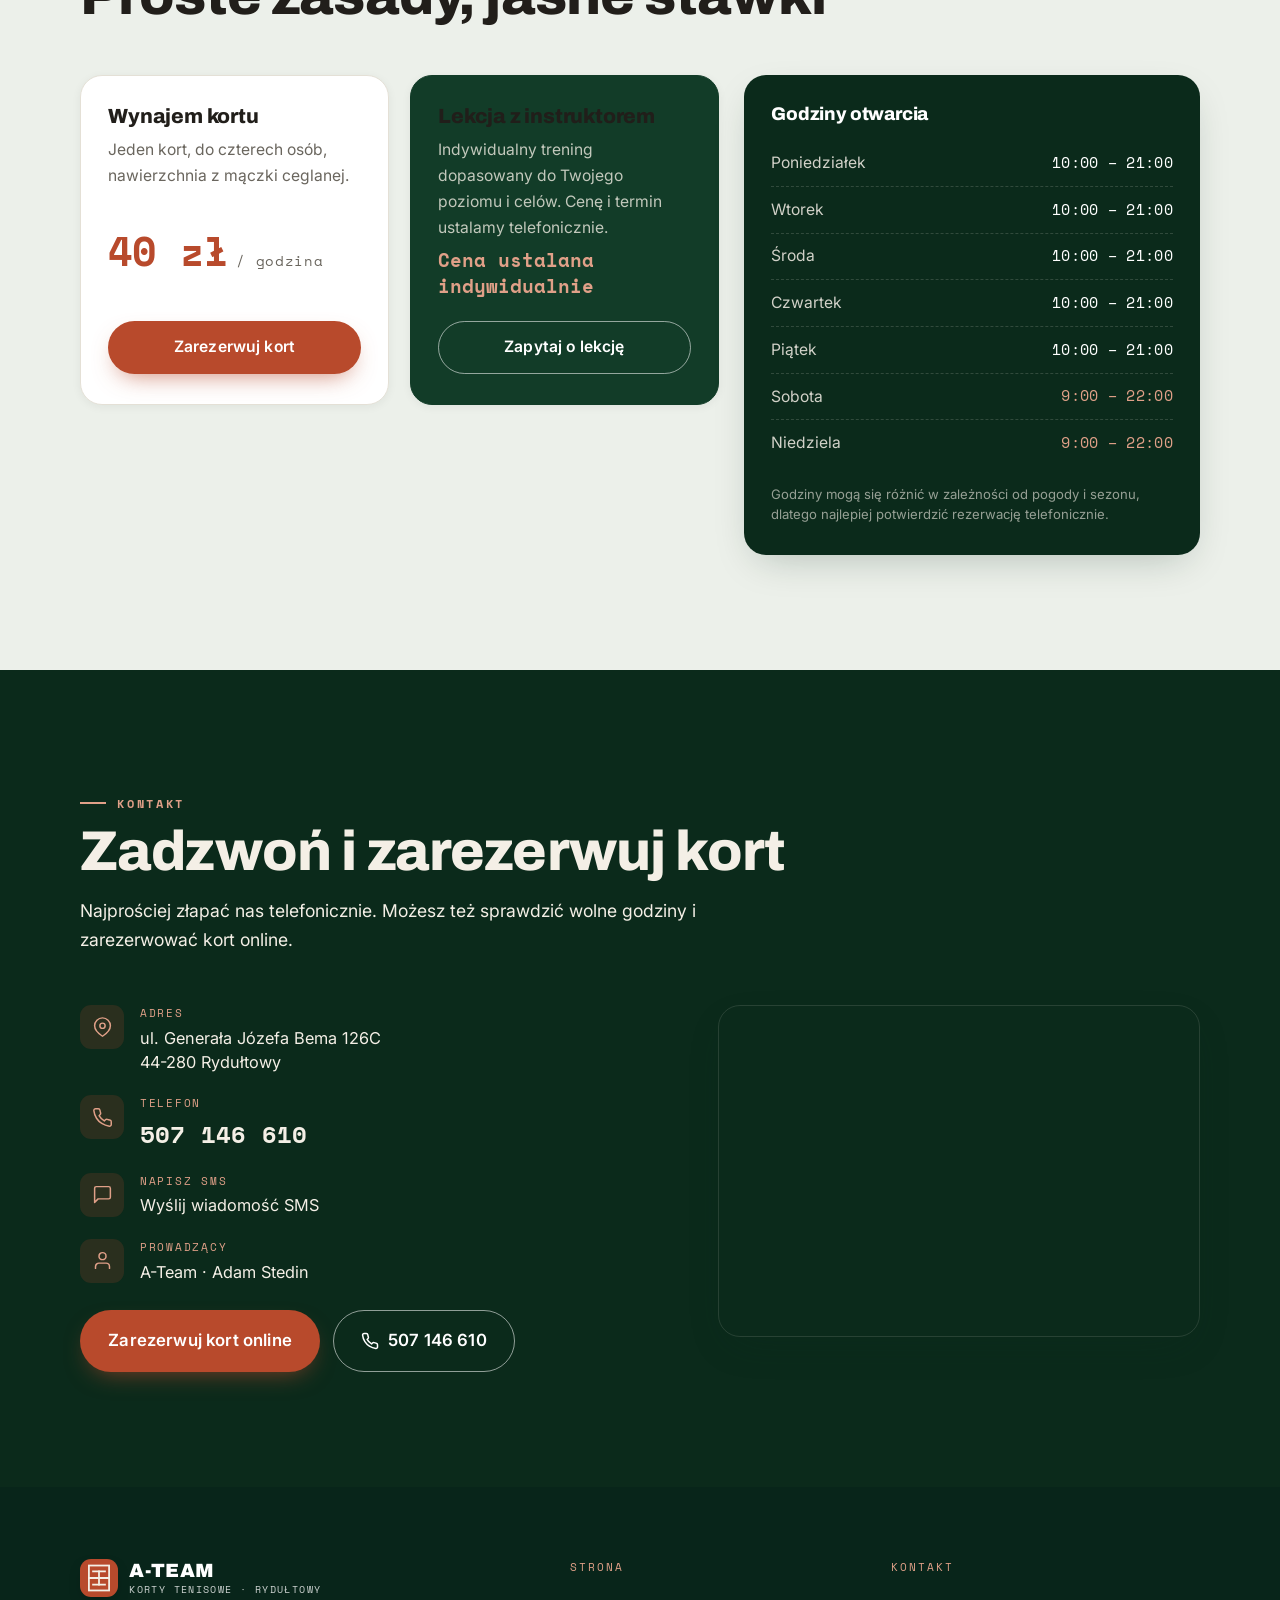
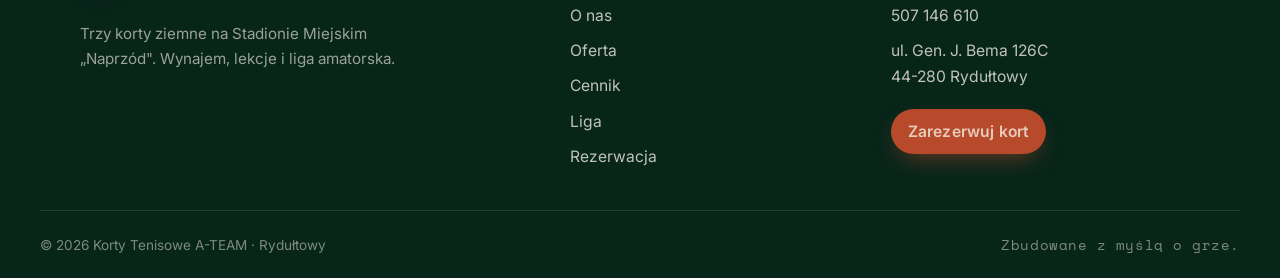
==== commit 80888449: "adjustment admin leage and reservation" ====
--- a/index.html
+++ b/index.html
@@ -3,7 +3,7 @@
 <head>
   <meta charset="UTF-8" />
   <meta name="viewport" content="width=device-width, initial-scale=1.0" />
-  <title>Korty Tenisowe A-TEAM Rydułtowy — korty ziemne, wynajem, lekcje, liga</title>
+  <title>Korty Tenisowe A-TEAM Rydułtowy | korty ziemne, wynajem, lekcje, liga</title>
   <meta name="description" content="Trzy pełnowymiarowe korty ziemne na Stadionie Miejskim Naprzód w Rydułtowach. Wynajem kortu od 40 zł/h, lekcje z instruktorem i amatorska liga tenisowa. Zadzwoń: 507 146 610." />
   <meta name="theme-color" content="#123C28" />
 
@@ -29,7 +29,7 @@
   <!-- ============ HEADER / NAV ============ -->
   <header class="site-header" id="top">
     <div class="wrap nav">
-      <a class="brand" href="#top" aria-label="A-TEAM Korty Tenisowe — strona główna">
+      <a class="brand" href="#top" aria-label="A-TEAM Korty Tenisowe, strona główna">
         <svg class="brand__mark" viewBox="0 0 64 64" width="40" height="40" aria-hidden="true">
           <rect width="64" height="64" rx="13" fill="#B84A2C"/>
           <g fill="none" stroke="#F4EFE6" stroke-width="3" stroke-linecap="square">
@@ -50,10 +50,10 @@
         <a href="#o-nas">O nas</a>
         <a href="#oferta">Oferta</a>
         <a href="#korty">Korty</a>
-        <a href="#liga">Liga</a>
         <a href="#cennik">Cennik</a>
+        <a href="liga.html">Liga</a>
         <a href="#kontakt">Kontakt</a>
-        <a href="#rezerwacja" class="btn btn--sm btn--clay nav__cta">Zarezerwuj</a>
+        <a href="rezerwacje.html" class="btn btn--sm btn--clay nav__cta">Zarezerwuj</a>
       </nav>
 
       <button class="nav__toggle" id="navToggle" aria-expanded="false" aria-controls="menu" aria-label="Otwórz menu">
@@ -85,9 +85,9 @@
       <div class="wrap hero__inner">
         <p class="eyebrow eyebrow--light reveal">Korty tenisowe A-TEAM · Rydułtowy</p>
         <h1 class="hero__title reveal" id="hero-title">Twój kort<br><span class="txt-clay">czeka.</span></h1>
-        <p class="hero__lede reveal">Trzy pełnowymiarowe korty ziemne na Stadionie Miejskim „Naprzód". Wynajem, lekcje z instruktorem i amatorska liga — dla początkujących i grających od lat.</p>
+        <p class="hero__lede reveal">Trzy pełnowymiarowe korty ziemne na Stadionie Miejskim „Naprzód". Wynajem, lekcje z instruktorem i amatorska liga dla początkujących i grających od lat.</p>
         <div class="hero__cta reveal">
-          <a href="#rezerwacja" class="btn btn--clay btn--lg">Zarezerwuj kort</a>
+          <a href="rezerwacje.html" class="btn btn--clay btn--lg">Zarezerwuj kort</a>
           <a href="tel:+48507146610" class="btn btn--ghost btn--lg">
             <svg viewBox="0 0 24 24" width="18" height="18" aria-hidden="true" fill="none" stroke="currentColor" stroke-width="2" stroke-linecap="round" stroke-linejoin="round"><path d="M22 16.92v3a2 2 0 0 1-2.18 2 19.79 19.79 0 0 1-8.63-3.07 19.5 19.5 0 0 1-6-6 19.79 19.79 0 0 1-3.07-8.67A2 2 0 0 1 4.11 2h3a2 2 0 0 1 2 1.72c.13.96.36 1.9.7 2.81a2 2 0 0 1-.45 2.11L8.09 9.91a16 16 0 0 0 6 6l1.27-1.27a2 2 0 0 1 2.11-.45c.9.34 1.85.57 2.81.7A2 2 0 0 1 22 16.92z"/></svg>
             507 146 610
@@ -129,9 +129,9 @@
         <div class="about__text">
           <p class="eyebrow reveal">O nas</p>
           <h2 class="reveal">Miejsce, w którym gra się<br>dla czystej przyjemności</h2>
-          <p class="reveal">Na terenie Stadionu Miejskiego „Naprzód" w Rydułtowach znajdują się trzy korty tenisowe o nawierzchni z mączki ceglanej — z własnym zapleczem sanitarno-szatniowym i kawiarenką z ogródkiem piwnym.</p>
-          <p class="reveal">Chcesz wynająć kort, zagrać ze znajomymi albo dopiero zaczynasz przygodę z tenisem pod okiem instruktora? U nas znajdziesz swoje miejsce — niezależnie od poziomu. Zapraszamy na tenis.</p>
-          <p class="about__sign reveal">— Korty tenisowe A-Team, Adam Stedin</p>
+          <p class="reveal">Na terenie Stadionu Miejskiego „Naprzód" w Rydułtowach znajdują się trzy korty tenisowe o nawierzchni z mączki ceglanej, z własnym zapleczem sanitarno-szatniowym i kawiarenką z ogródkiem piwnym.</p>
+          <p class="reveal">Chcesz wynająć kort, zagrać ze znajomymi albo dopiero zaczynasz przygodę z tenisem pod okiem instruktora? U nas znajdziesz swoje miejsce, niezależnie od poziomu. Zapraszamy na tenis.</p>
+          <p class="about__sign reveal">Korty tenisowe A-Team, Adam Stedin</p>
         </div>
         <figure class="about__media reveal">
           <img src="images/court-banner.jpg" alt="Kort ziemny A-TEAM z zielonym banerem „A-TEAM Korty Tenisowe" i zabudowaniami w tle" loading="lazy" />
@@ -153,7 +153,7 @@
               <svg viewBox="0 0 24 24" fill="none" stroke="currentColor" stroke-width="1.6" stroke-linecap="round" stroke-linejoin="round"><rect x="3" y="4" width="18" height="16" rx="1"/><line x1="3" y1="12" x2="21" y2="12"/><line x1="8" y1="8" x2="16" y2="8"/><line x1="8" y1="16" x2="16" y2="16"/><line x1="12" y1="8" x2="12" y2="16"/></svg>
             </span>
             <h3>3 korty ziemne</h3>
-            <p>Pełnowymiarowe korty o nawierzchni z mączki ceglanej — równe, dobrze utrzymane i gotowe do gry przez cały sezon.</p>
+            <p>Pełnowymiarowe korty o nawierzchni z mączki ceglanej, równe i dobrze utrzymane, gotowe do gry przez cały sezon.</p>
           </article>
 
           <article class="card reveal">
@@ -185,7 +185,7 @@
               <svg viewBox="0 0 24 24" fill="none" stroke="currentColor" stroke-width="1.6" stroke-linecap="round" stroke-linejoin="round"><path d="M6 4h12v4a6 6 0 0 1-12 0V4z"/><path d="M6 6H4a2 2 0 0 0 0 4h2M18 6h2a2 2 0 0 1 0 4h-2"/><path d="M9 15.5V18h6v-2.5M8 21h8"/></svg>
             </span>
             <h3>Liga amatorska</h3>
-            <p>Rywalizacja na kilku poziomach — grasz mecze z zawodnikami na podobnym poziomie i śledzisz swoje postępy.</p>
+            <p>Rywalizacja na kilku poziomach. Grasz mecze z zawodnikami na podobnym poziomie i śledzisz swoje postępy.</p>
           </article>
 
           <article class="card reveal">
@@ -193,7 +193,7 @@
               <svg viewBox="0 0 24 24" fill="none" stroke="currentColor" stroke-width="1.6" stroke-linecap="round" stroke-linejoin="round"><circle cx="8" cy="15" r="4"/><path d="M10.8 12.2 20 3M17 6l2 2M14 9l2 2"/></svg>
             </span>
             <h3>Prosty wynajem</h3>
-            <p>Jeden telefon i kort jest Twój. Bez skomplikowanych formalności — od 40 zł za godzinę gry.</p>
+            <p>Jeden telefon i kort jest Twój. Bez skomplikowanych formalności, od 40 zł za godzinę gry.</p>
           </article>
         </div>
       </div>
@@ -231,15 +231,16 @@
         <div class="league__text">
           <p class="eyebrow eyebrow--light reveal">Liga amatorska</p>
           <h2 class="reveal">Graj regularnie.<br>Rywalizuj z równymi sobie.</h2>
-          <p class="reveal">Amatorska liga tenisowa to najlepszy sposób, żeby grać co tydzień i naprawdę się rozwijać. Rozgrywki toczą się na kilku poziomach zaawansowania, a uczestnicy grają mecze między sobą — dzięki temu każdy trafia na wyrównanych rywali.</p>
+          <p class="reveal">Amatorska liga tenisowa to najlepszy sposób, żeby grać co tydzień i naprawdę się rozwijać. Rozgrywki toczą się na kilku poziomach zaawansowania, a uczestnicy grają mecze między sobą, dzięki czemu każdy trafia na wyrównanych rywali.</p>
           <div class="league__levels reveal">
             <div class="level"><span class="level__no">01</span><span class="level__name">Początkujący</span></div>
             <div class="level"><span class="level__no">02</span><span class="level__name">Średniozaawansowani</span></div>
             <div class="level"><span class="level__no">03</span><span class="level__name">Zaawansowani</span></div>
           </div>
-          <p class="league__note reveal">Przykładowy podział poziomów — o aktualny sezon, zasady i zapisy zapytaj telefonicznie.</p>
-          <div class="reveal">
-            <a href="tel:+48507146610" class="btn btn--clay btn--lg">Zapytaj o ligę</a>
+          <p class="league__note reveal">Przykładowy podział poziomów. O aktualny sezon, zasady i zapisy zapytaj telefonicznie.</p>
+          <div class="league__cta reveal">
+            <a href="liga.html" class="btn btn--clay btn--lg">Zobacz tabelę ligi</a>
+            <a href="tel:+48507146610" class="btn btn--ghost btn--lg">Zapytaj o ligę</a>
           </div>
         </div>
       </div>
@@ -261,16 +262,16 @@
                 <p class="price-card__desc">Jeden kort, do czterech osób, nawierzchnia z mączki ceglanej.</p>
               </div>
               <p class="price-card__amount"><span>40 zł</span><small>/ godzina</small></p>
-              <a href="#rezerwacja" class="btn btn--clay btn--block">Zarezerwuj kort</a>
+              <a href="rezerwacje.html" class="btn btn--clay btn--block">Zarezerwuj kort</a>
             </article>
 
             <article class="price-card price-card--alt reveal">
               <div class="price-card__top">
                 <h3>Lekcja z instruktorem</h3>
-                <p class="price-card__desc">Indywidualny trening dopasowany do Twojego poziomu i celów.</p>
+                <p class="price-card__desc">Indywidualny trening dopasowany do Twojego poziomu i celów. Cenę i termin ustalamy telefonicznie.</p>
               </div>
-              <p class="price-card__amount"><span>Indywidualnie</span><small>umów termin</small></p>
-              <a href="tel:+48507146610" class="btn btn--ghost-dark btn--block">Zapytaj o cenę</a>
+              <p class="price-card__amount price-card__amount--soft">Cena ustalana indywidualnie</p>
+              <a href="tel:+48507146610" class="btn btn--ghost btn--block">Zapytaj o lekcję</a>
             </article>
           </div>
 
@@ -285,87 +286,23 @@
               <li class="is-weekend"><span class="hours__day">Sobota</span><span class="hours__time">9:00 – 22:00</span></li>
               <li class="is-weekend"><span class="hours__day">Niedziela</span><span class="hours__time">9:00 – 22:00</span></li>
             </ul>
-            <p class="hours__note">Godziny mogą się różnić w zależności od pogody i sezonu — najlepiej potwierdzić rezerwację telefonicznie.</p>
+            <p class="hours__note">Godziny mogą się różnić w zależności od pogody i sezonu, dlatego najlepiej potwierdzić rezerwację telefonicznie.</p>
           </aside>
         </div>
       </div>
     </section>
 
-    <!-- ============ KONTAKT / REZERWACJA ============ -->
+    <!-- ============ KONTAKT ============ -->
     <section class="section contact" id="kontakt">
       <div class="wrap">
         <header class="section__head section__head--light">
           <p class="eyebrow eyebrow--light reveal">Kontakt</p>
-          <h2 class="reveal" id="rezerwacja">Zarezerwuj swój kort</h2>
-          <p class="section__intro section__intro--light reveal">Wypełnij formularz, a przygotujemy dla Ciebie wiadomość gotową do wysłania — albo po prostu zadzwoń. Odpowiadamy szybko.</p>
+          <h2 class="reveal">Zadzwoń i zarezerwuj kort</h2>
+          <p class="section__intro section__intro--light reveal">Najprościej złapać nas telefonicznie. Możesz też sprawdzić wolne godziny i zarezerwować kort online.</p>
         </header>
 
         <div class="contact__grid">
-          <!-- FORM -->
-          <div class="contact__form-wrap reveal">
-            <form class="rez" id="rezForm" novalidate>
-              <div class="field">
-                <label for="rezName">Imię i nazwisko</label>
-                <input type="text" id="rezName" name="name" autocomplete="name" placeholder="np. Adam Kowalski" required />
-              </div>
-              <div class="field">
-                <label for="rezPhone">Telefon</label>
-                <input type="tel" id="rezPhone" name="phone" autocomplete="tel" inputmode="tel" placeholder="np. 500 100 200" required />
-              </div>
-              <div class="field-row">
-                <div class="field">
-                  <label for="rezDate">Data</label>
-                  <input type="date" id="rezDate" name="date" required />
-                </div>
-                <div class="field">
-                  <label for="rezTime">Godzina</label>
-                  <input type="time" id="rezTime" name="time" value="18:00" step="1800" required />
-                </div>
-              </div>
-              <div class="field-row">
-                <div class="field">
-                  <label for="rezPeople">Liczba graczy</label>
-                  <select id="rezPeople" name="people">
-                    <option value="2">2 osoby (singiel)</option>
-                    <option value="4">4 osoby (debel)</option>
-                    <option value="lekcja">Lekcja z instruktorem</option>
-                  </select>
-                </div>
-                <div class="field">
-                  <label for="rezDur">Czas gry</label>
-                  <select id="rezDur" name="duration">
-                    <option value="1 godz.">1 godzina</option>
-                    <option value="1,5 godz.">1,5 godziny</option>
-                    <option value="2 godz.">2 godziny</option>
-                  </select>
-                </div>
-              </div>
-              <div class="field">
-                <label for="rezMsg">Dodatkowe uwagi <span class="opt">(opcjonalnie)</span></label>
-                <textarea id="rezMsg" name="message" rows="3" placeholder="np. wolałbym kort nr 1, potrzebuję wypożyczyć rakietę..."></textarea>
-              </div>
-              <button type="submit" class="btn btn--clay btn--lg btn--block">Przygotuj rezerwację</button>
-              <p class="rez__hint">Strona nie wysyła rezerwacji automatycznie — przygotuje gotową wiadomość, którą wyślesz SMS-em lub potwierdzisz telefonicznie.</p>
-            </form>
-
-            <!-- success panel -->
-            <div class="rez-done" id="rezDone" hidden>
-              <div class="rez-done__badge" aria-hidden="true">
-                <svg viewBox="0 0 24 24" width="30" height="30" fill="none" stroke="currentColor" stroke-width="2.4" stroke-linecap="round" stroke-linejoin="round"><path d="M20 6 9 17l-5-5"/></svg>
-              </div>
-              <h3>Gotowe — jeszcze tylko potwierdzenie</h3>
-              <p>Tak wygląda Twoja rezerwacja. Wyślij ją SMS-em albo zadzwoń, żeby ją potwierdzić:</p>
-              <pre class="rez-done__summary" id="rezSummary"></pre>
-              <div class="rez-done__actions">
-                <a href="#" class="btn btn--clay" id="rezSms">Wyślij SMS-em</a>
-                <a href="tel:+48507146610" class="btn btn--ghost-dark">Zadzwoń</a>
-                <button type="button" class="btn btn--link" id="rezCopy">Kopiuj treść</button>
-              </div>
-              <button type="button" class="rez-done__again" id="rezAgain">← Wróć do formularza</button>
-            </div>
-          </div>
-
-          <!-- DETAILS + MAP -->
+          <!-- DETAILS + CTA -->
           <div class="contact__info reveal">
             <ul class="contact__list">
               <li>
@@ -406,13 +343,22 @@
               </li>
             </ul>
 
-            <div class="contact__map">
-              <iframe
-                title="Mapa dojazdu do kortów A-TEAM w Rydułtowach"
-                src="https://maps.google.com/maps?q=Genera%C5%82a%20J%C3%B3zefa%20Bema%20126C%2C%2044-280%20Rydu%C5%82towy&t=&z=15&ie=UTF8&iwloc=&output=embed"
-                loading="lazy"
-                referrerpolicy="no-referrer-when-downgrade"></iframe>
+            <div class="contact__actions">
+              <a href="rezerwacje.html" class="btn btn--clay btn--lg">Zarezerwuj kort online</a>
+              <a href="tel:+48507146610" class="btn btn--ghost btn--lg">
+                <svg viewBox="0 0 24 24" width="18" height="18" aria-hidden="true" fill="none" stroke="currentColor" stroke-width="2" stroke-linecap="round" stroke-linejoin="round"><path d="M22 16.92v3a2 2 0 0 1-2.18 2 19.79 19.79 0 0 1-8.63-3.07 19.5 19.5 0 0 1-6-6 19.79 19.79 0 0 1-3.07-8.67A2 2 0 0 1 4.11 2h3a2 2 0 0 1 2 1.72c.13.96.36 1.9.7 2.81a2 2 0 0 1-.45 2.11L8.09 9.91a16 16 0 0 0 6 6l1.27-1.27a2 2 0 0 1 2.11-.45c.9.34 1.85.57 2.81.7A2 2 0 0 1 22 16.92z"/></svg>
+                507 146 610
+              </a>
             </div>
+          </div>
+
+          <!-- MAP -->
+          <div class="contact__map">
+            <iframe
+              title="Mapa dojazdu do kortów A-TEAM w Rydułtowach"
+              src="https://maps.google.com/maps?q=Genera%C5%82a%20J%C3%B3zefa%20Bema%20126C%2C%2044-280%20Rydu%C5%82towy&t=&z=15&ie=UTF8&iwloc=&output=embed"
+              loading="lazy"
+              referrerpolicy="no-referrer-when-downgrade"></iframe>
           </div>
         </div>
       </div>
@@ -446,16 +392,16 @@
         <span class="footer__h">Strona</span>
         <a href="#o-nas">O nas</a>
         <a href="#oferta">Oferta</a>
-        <a href="#korty">Korty</a>
-        <a href="#liga">Liga</a>
         <a href="#cennik">Cennik</a>
+        <a href="liga.html">Liga</a>
+        <a href="rezerwacje.html">Rezerwacja</a>
       </nav>
 
       <div class="footer__contact">
         <span class="footer__h">Kontakt</span>
         <a href="tel:+48507146610">507 146 610</a>
         <a href="https://www.google.com/maps/search/?api=1&query=Genera%C5%82a+J%C3%B3zefa+Bema+126C%2C+44-280+Rydu%C5%82towy" target="_blank" rel="noopener">ul. Gen. J. Bema 126C<br>44-280 Rydułtowy</a>
-        <a href="#rezerwacja" class="btn btn--sm btn--clay footer__cta">Zarezerwuj kort</a>
+        <a href="rezerwacje.html" class="btn btn--sm btn--clay footer__cta">Zarezerwuj kort</a>
       </div>
     </div>
     <div class="wrap footer__bottom">
@@ -480,6 +426,7 @@
     </button>
   </div>
 
+  <script src="js/nav.js"></script>
   <script src="js/main.js"></script>
 </body>
 </html>
--- a/css/styles.css
+++ b/css/styles.css
@@ -56,6 +56,7 @@
 a{ color:inherit; text-decoration:none; }
 button{ font:inherit; color:inherit; cursor:pointer; background:none; border:none; }
 ul{ list-style:none; }
+[hidden]{ display:none !important; }
 :focus-visible{ outline:3px solid var(--clay); outline-offset:3px; border-radius:4px; }
 section{ scroll-margin-top:var(--nav-h); }
 
@@ -533,3 +534,258 @@
   .reveal{ opacity:1; transform:none; }
   .league{ background-attachment:scroll; }
 }
+
+/* =====================================================================
+   SUBPAGES: solid header + page hero (liga.html, rezerwacje.html)
+   ===================================================================== */
+.site-header.is-solid{
+  background:rgba(11,42,27,.96);
+  backdrop-filter:saturate(140%) blur(8px);
+  box-shadow:0 8px 30px -14px rgba(0,0,0,.5);
+}
+.page-hero{
+  position:relative; background:var(--green); color:#fff; overflow:hidden;
+  padding-top:calc(var(--nav-h) + clamp(2.2rem,5vw,3.6rem));
+  padding-bottom:clamp(2.4rem,5vw,3.8rem);
+}
+.page-hero__lines{ position:absolute; inset:0; width:100%; height:100%; opacity:.5; }
+.page-hero__inner{ position:relative; z-index:1; }
+.page-hero h1{ color:#fff; margin-top:.7rem; font-size:clamp(2.4rem,1.4rem + 3.4vw,3.6rem); }
+.page-hero__lede{ margin-top:1rem; max-width:58ch; color:rgba(255,255,255,.85); font-size:clamp(1rem,.92rem + .4vw,1.2rem); }
+
+/* ---- extra button variants (for dark surfaces / tables) ---- */
+.btn--ghost-light{ --bg:transparent; --fg:#fff; --bd:rgba(255,255,255,.45); }
+.btn--ghost-light:hover{ background:rgba(255,255,255,.12); border-color:#fff; transform:translateY(-2px); }
+.btn--chalk{ --bg:var(--chalk); --fg:var(--green); --bd:transparent; }
+.btn--chalk:hover{ background:#fff; transform:translateY(-2px); }
+.btn--link-light{ --bg:transparent; --fg:var(--chalk); padding:.78rem .6rem; text-decoration:underline; text-underline-offset:4px; text-decoration-thickness:1.5px; }
+.btn--link-light:hover{ color:#fff; }
+
+/* ---- home: fixed cennik lesson card + league teaser buttons + contact CTA ---- */
+.price-card .btn{ margin-top:auto; }
+.price-card__amount--soft{
+  display:block; font-family:var(--font-mono); font-weight:700; font-size:1.2rem;
+  color:var(--clay-soft); margin:.4rem 0 1.4rem; line-height:1.35;
+}
+.league__cta{ display:flex; flex-wrap:wrap; gap:.9rem; }
+.contact__actions{ display:flex; flex-wrap:wrap; gap:.8rem; }
+
+/* =====================================================================
+   LIGA — auth bar, tabs, standings table, legend, join CTA
+   ===================================================================== */
+.authbar{
+  display:flex; justify-content:space-between; align-items:center; gap:1rem; flex-wrap:wrap;
+  background:var(--white); border:1px solid var(--line); border-radius:var(--radius);
+  padding:1rem 1.2rem; box-shadow:var(--shadow-sm); margin-bottom:1.4rem;
+}
+.authbar__status{ display:flex; align-items:center; gap:.8rem; flex-wrap:wrap; }
+.authbar__chip{
+  font-family:var(--font-mono); font-size:.66rem; font-weight:700; letter-spacing:.12em;
+  text-transform:uppercase; padding:.35rem .7rem; border-radius:999px; white-space:nowrap;
+}
+.authbar__chip[data-state="guest"]{ background:var(--tint); color:var(--ink-2); }
+.authbar__chip[data-state="group"]{ background:var(--clay-wash); color:var(--clay-deep); }
+.authbar__chip[data-state="admin"]{ background:var(--green); color:#fff; }
+.authbar__hint{ font-size:.9rem; color:var(--ink-2); }
+.authbar__actions{ display:flex; gap:.5rem; }
+
+.tabs{ display:flex; gap:.6rem; flex-wrap:wrap; margin-bottom:1.4rem; }
+.tab{
+  display:flex; flex-direction:column; gap:.1rem; padding:.6rem 1.1rem;
+  border:1.5px solid var(--line); border-radius:999px; background:var(--white); text-align:left;
+  transition:border-color .2s var(--ease), background .2s var(--ease), transform .2s var(--ease);
+}
+.tab:hover{ border-color:var(--clay-soft); transform:translateY(-1px); }
+.tab__name{ font-family:var(--font-display); font-weight:700; font-size:1rem; color:var(--ink); }
+.tab__tag{ font-family:var(--font-mono); font-size:.63rem; letter-spacing:.08em; text-transform:uppercase; color:var(--ink-2); }
+.tab.is-active{ background:var(--clay); border-color:var(--clay); }
+.tab.is-active .tab__name{ color:#fff; }
+.tab.is-active .tab__tag{ color:rgba(255,255,255,.82); }
+
+.table-wrap{
+  background:var(--green-3); border-radius:var(--radius-lg); color:var(--chalk);
+  padding:clamp(1.1rem,2.4vw,1.7rem); box-shadow:var(--shadow-md);
+}
+.table-cap{ display:flex; justify-content:space-between; align-items:flex-end; gap:1rem; flex-wrap:wrap; margin-bottom:1.1rem; }
+.table-cap__name{ display:block; font-family:var(--font-display); font-weight:800; font-size:1.3rem; color:#fff; }
+.table-cap__tag{ display:block; font-family:var(--font-mono); font-size:.7rem; letter-spacing:.12em; text-transform:uppercase; color:var(--clay-soft); margin-top:.25rem; }
+.table-cap__r{ display:flex; gap:.5rem; flex-wrap:wrap; }
+.table-scroll{ overflow-x:auto; -webkit-overflow-scrolling:touch; }
+
+.standings{ width:100%; border-collapse:collapse; }
+.standings th{
+  font-family:var(--font-mono); font-weight:700; font-size:.66rem; letter-spacing:.1em; text-transform:uppercase;
+  color:var(--clay-soft); text-align:center; padding:.4rem .5rem .75rem; white-space:nowrap;
+  border-bottom:1px solid rgba(244,239,230,.18);
+}
+.standings th.col-name{ text-align:left; }
+.standings th.col-rank{ width:46px; }
+.standings td{
+  font-family:var(--font-mono); text-align:center; color:#fff; padding:.72rem .5rem;
+  border-bottom:1px dashed rgba(244,239,230,.1); white-space:nowrap;
+}
+.standings tbody tr:last-child td{ border-bottom:none; }
+.standings tbody tr:nth-child(even) td{ background:rgba(255,255,255,.025); }
+.standings td.col-name{ text-align:left; font-family:var(--font-body); font-weight:600; color:var(--chalk); }
+.standings td.col-rank{ color:var(--clay-soft); }
+.standings td.col-sets{ color:rgba(244,239,230,.82); }
+.standings td.col-pts{ font-weight:700; font-size:1.06rem; color:#fff; }
+.standings tr.is-leader td{ background:rgba(184,74,44,.16); }
+.standings tr.is-leader td:first-child{ box-shadow:inset 3px 0 0 var(--clay); }
+.standings tr.is-leader td.col-rank{ color:#fff; }
+.standings tr.is-leader td.col-pts{ color:var(--clay-soft); }
+
+.cell-input{
+  width:56px; font-family:var(--font-mono); font-size:.95rem; text-align:center; color:#fff;
+  background:rgba(255,255,255,.06); border:1px solid rgba(244,239,230,.28); border-radius:8px; padding:.34rem .3rem;
+  -moz-appearance:textfield; appearance:textfield;
+}
+.cell-input::-webkit-outer-spin-button, .cell-input::-webkit-inner-spin-button{ -webkit-appearance:none; margin:0; }
+.cell-input:focus{ outline:none; border-color:var(--clay-soft); box-shadow:0 0 0 3px rgba(184,74,44,.28); }
+.cell-input--sets{ width:46px; }
+.sets-input{ display:inline-flex; align-items:center; gap:.35rem; }
+.sets-sep{ color:var(--clay-soft); }
+.table-hint{ margin-top:.9rem; font-family:var(--font-mono); font-size:.74rem; letter-spacing:.02em; color:rgba(244,239,230,.6); }
+
+.admin-tools{
+  display:flex; align-items:center; gap:.9rem; flex-wrap:wrap; margin-top:1.2rem;
+  padding:.9rem 1.1rem; border:1px dashed var(--line); border-radius:var(--radius); background:var(--white);
+}
+.admin-tools__label{ font-family:var(--font-mono); font-size:.68rem; letter-spacing:.12em; text-transform:uppercase; color:var(--clay); }
+
+.legend{ display:grid; grid-template-columns:repeat(3,1fr); gap:1.4rem; margin-top:1.8rem; padding-top:1.6rem; border-top:1px solid var(--line); }
+.legend__h{ display:block; font-family:var(--font-mono); font-size:.68rem; letter-spacing:.14em; text-transform:uppercase; color:var(--clay); margin-bottom:.7rem; }
+.legend ul{ display:flex; flex-direction:column; gap:.4rem; }
+.legend li{ font-size:.92rem; color:var(--ink-2); }
+.legend li b{ color:var(--ink); font-family:var(--font-mono); font-weight:700; }
+.legend__col--note p{ font-size:.92rem; color:var(--ink-2); line-height:1.6; }
+
+.join-cta{
+  display:flex; justify-content:space-between; align-items:center; gap:1.4rem; flex-wrap:wrap;
+  margin-top:1.8rem; padding:clamp(1.5rem,3vw,2.2rem); background:var(--green); border-radius:var(--radius-lg); color:#fff;
+}
+.join-cta h2{ color:#fff; font-size:clamp(1.4rem,1.1rem + 1vw,1.9rem); }
+.join-cta p{ color:rgba(255,255,255,.82); margin-top:.4rem; }
+
+/* =====================================================================
+   REZERWACJE — day picker, availability grid, booking bar
+   ===================================================================== */
+.daypick{ display:flex; gap:.6rem; overflow-x:auto; -webkit-overflow-scrolling:touch; padding-bottom:.4rem; margin-bottom:1.4rem; }
+.day{
+  flex:0 0 auto; min-width:78px; display:flex; flex-direction:column; align-items:center; gap:.2rem;
+  padding:.7rem .9rem; border:1.5px solid var(--line); border-radius:14px; background:var(--white);
+  transition:border-color .2s var(--ease), transform .2s var(--ease);
+}
+.day:hover{ border-color:var(--clay-soft); transform:translateY(-2px); }
+.day__dow{ font-family:var(--font-mono); font-size:.7rem; letter-spacing:.08em; text-transform:uppercase; color:var(--ink-2); }
+.day__date{ font-family:var(--font-display); font-weight:800; font-size:1.15rem; color:var(--ink); }
+.day.is-active{ background:var(--green); border-color:var(--green); }
+.day.is-active .day__dow{ color:var(--clay-soft); }
+.day.is-active .day__date{ color:#fff; }
+
+.book-bar{ display:flex; justify-content:space-between; align-items:center; gap:1rem; flex-wrap:wrap; margin-bottom:1.2rem; }
+.book-legend{ display:flex; gap:1.1rem; flex-wrap:wrap; font-size:.88rem; color:var(--ink-2); }
+.book-legend__item{ display:inline-flex; align-items:center; gap:.45rem; }
+.dot{ width:12px; height:12px; border-radius:4px; display:inline-block; flex:none; }
+.dot--free{ background:#CFE0C8; border:1px solid #A9C6A0; }
+.dot--busy{ background:#E4E1D9; border:1px solid #CFCBBF; }
+.dot--past{ background:transparent; border:1px dashed var(--line); }
+.book-admin{ display:flex; gap:.5rem; align-items:center; flex-wrap:wrap; }
+.book-admin__chip{ font-family:var(--font-mono); font-size:.64rem; letter-spacing:.1em; text-transform:uppercase; color:#fff; background:var(--green); padding:.32rem .6rem; border-radius:999px; }
+
+.grid-head{ display:flex; justify-content:space-between; align-items:baseline; gap:1rem; flex-wrap:wrap; margin-bottom:.85rem; }
+.grid-head__title{ font-family:var(--font-display); font-weight:800; font-size:1.2rem; text-transform:capitalize; }
+.grid-head__count{ font-family:var(--font-mono); font-size:.74rem; letter-spacing:.08em; text-transform:uppercase; color:var(--clay); }
+
+.slotgrid{ display:grid; grid-template-columns:60px repeat(3,1fr); gap:.5rem; align-items:stretch; }
+.slotgrid__corner{ font-family:var(--font-mono); font-size:.64rem; letter-spacing:.08em; text-transform:uppercase; color:var(--ink-2); display:flex; align-items:center; }
+.slotgrid__court{ font-family:var(--font-mono); font-size:.8rem; font-weight:700; letter-spacing:.05em; text-transform:uppercase; color:var(--green); text-align:center; padding:.5rem 0; border-bottom:2px solid var(--line); }
+.slotgrid__time{ font-family:var(--font-mono); font-size:.82rem; color:var(--ink-2); display:flex; align-items:center; }
+.slot{ display:flex; flex-direction:column; align-items:center; justify-content:center; gap:.1rem; min-height:52px; border-radius:10px; padding:.4rem .3rem; text-align:center; }
+.slot__state{ font-family:var(--font-mono); font-size:.72rem; letter-spacing:.04em; }
+.slot--free{ background:var(--tint); border:1px solid #CBD9C6; color:var(--green-2); font-weight:600; transition:transform .18s var(--ease), background .18s, border-color .18s, box-shadow .18s; }
+.slot--free:hover{ background:#E1EADF; border-color:var(--clay); box-shadow:inset 0 0 0 1px var(--clay); transform:translateY(-2px); }
+.slot--busy{ background:#EAE7DF; border:1px solid #D8D4C8; color:var(--ink-2); }
+.slot--past{ background:transparent; border:1px dashed var(--line); color:var(--ink-2); opacity:.55; }
+.slot--admin{ position:relative; }
+.slot__who{ font-family:var(--font-body); font-size:.72rem; color:var(--ink); line-height:1.2; }
+.slot__cancel{ position:absolute; top:4px; right:4px; width:22px; height:22px; border-radius:50%; background:rgba(184,74,44,.15); color:var(--clay); display:inline-flex; align-items:center; justify-content:center; transition:background .2s, color .2s; }
+.slot__cancel:hover{ background:var(--clay); color:#fff; }
+
+.book-note{ margin-top:1.6rem; padding:1.1rem 1.3rem; background:var(--tint); border:1px solid var(--line); border-radius:var(--radius); font-size:.92rem; color:var(--ink-2); }
+.book-note p + p{ margin-top:.5rem; }
+.book-note a{ color:var(--clay); font-weight:600; text-decoration:underline; text-underline-offset:3px; }
+
+/* =====================================================================
+   MODAL (login + booking) + TOAST
+   ===================================================================== */
+.modal{
+  position:fixed; inset:0; z-index:400; display:flex; align-items:center; justify-content:center;
+  padding:clamp(1rem,4vw,2rem); background:rgba(6,20,13,.6); backdrop-filter:blur(4px);
+  opacity:0; animation:fadeIn .2s var(--ease) forwards;
+}
+.modal[hidden]{ display:none; }
+.modal__card{
+  position:relative; width:100%; max-width:440px; background:var(--paper); color:var(--ink);
+  border-radius:var(--radius-lg); padding:clamp(1.5rem,4vw,2.2rem); box-shadow:var(--shadow-lg);
+  transform:translateY(10px) scale(.985); animation:modalIn .25s var(--ease) forwards;
+}
+@keyframes modalIn{ to{ transform:none; } }
+.modal__close{
+  position:absolute; top:.9rem; right:.9rem; width:38px; height:38px; border-radius:50%;
+  color:var(--ink-2); display:inline-flex; align-items:center; justify-content:center;
+  transition:background .2s, color .2s;
+}
+.modal__close:hover{ background:var(--tint); color:var(--ink); }
+.modal__eyebrow{ font-family:var(--font-mono); font-size:.68rem; letter-spacing:.16em; text-transform:uppercase; color:var(--clay); }
+.modal__card h3{ margin:.45rem 0 .2rem; }
+.modal__lede{ color:var(--ink-2); font-size:.95rem; margin-bottom:.4rem; }
+.modal__card form{ display:flex; flex-direction:column; gap:1rem; margin-top:1rem; }
+.modal__error{ color:#c0392b; font-size:.86rem; font-weight:500; margin-top:-.2rem; }
+.modal__fineprint{ font-size:.76rem; color:var(--ink-2); text-align:center; }
+
+.book-summary{ display:flex; flex-wrap:wrap; gap:.5rem; margin:.6rem 0 .2rem; }
+.summary-chip{ font-family:var(--font-mono); font-size:.8rem; background:var(--tint); color:var(--green); padding:.4rem .7rem; border-radius:999px; border:1px solid var(--line); }
+
+.toast{
+  position:fixed; left:50%; bottom:24px; transform:translate(-50%,150%); z-index:500;
+  background:var(--green-3); color:var(--chalk); font-family:var(--font-mono); font-size:.86rem; letter-spacing:.01em;
+  padding:.8rem 1.2rem; border-radius:999px; box-shadow:var(--shadow-lg); max-width:90vw; text-align:center;
+  transition:transform .35s var(--ease);
+}
+.toast.show{ transform:translate(-50%,0); }
+
+/* =====================================================================
+   RESPONSIVE — new components
+   ===================================================================== */
+@media (max-width:820px){
+  .legend{ grid-template-columns:1fr 1fr; }
+}
+@media (max-width:560px){
+  .legend{ grid-template-columns:1fr; gap:1.2rem; }
+  .authbar{ align-items:flex-start; }
+  .join-cta{ align-items:flex-start; }
+  .join-cta .btn{ width:100%; }
+
+  /* slot grid: tighter gutter */
+  .slotgrid{ grid-template-columns:46px repeat(3,1fr); gap:.4rem; }
+  .slot{ min-height:48px; }
+  .slot__state{ font-size:.7rem; }
+  .slotgrid__court{ font-size:.72rem; }
+  .slotgrid__time{ font-size:.76rem; }
+  .day{ min-width:68px; padding:.6rem .7rem; }
+
+  /* standings -> stacked cards */
+  .standings thead{ display:none; }
+  .standings, .standings tbody, .standings tr, .standings td{ display:block; }
+  .standings tr{ border:1px solid rgba(244,239,230,.14); border-radius:12px; padding:.5rem .85rem; margin-bottom:.7rem; background:rgba(255,255,255,.03); }
+  .standings tbody tr:nth-child(even) td{ background:transparent; }
+  .standings tr.is-leader{ border-color:var(--clay); background:rgba(184,74,44,.14); }
+  .standings tr.is-leader td:first-child{ box-shadow:none; }
+  .standings td{ display:flex; justify-content:space-between; align-items:center; text-align:right; padding:.45rem 0; white-space:normal; border-bottom:1px dashed rgba(244,239,230,.1); }
+  .standings td:last-child{ border-bottom:none; }
+  .standings td::before{ content:attr(data-label); font-family:var(--font-mono); font-size:.64rem; letter-spacing:.1em; text-transform:uppercase; color:var(--clay-soft); }
+  .standings td.col-rank::before{ content:"Pozycja"; }
+  .standings td.col-name{ font-size:1.06rem; }
+  .standings td.col-pts{ font-size:1.06rem; }
+}
